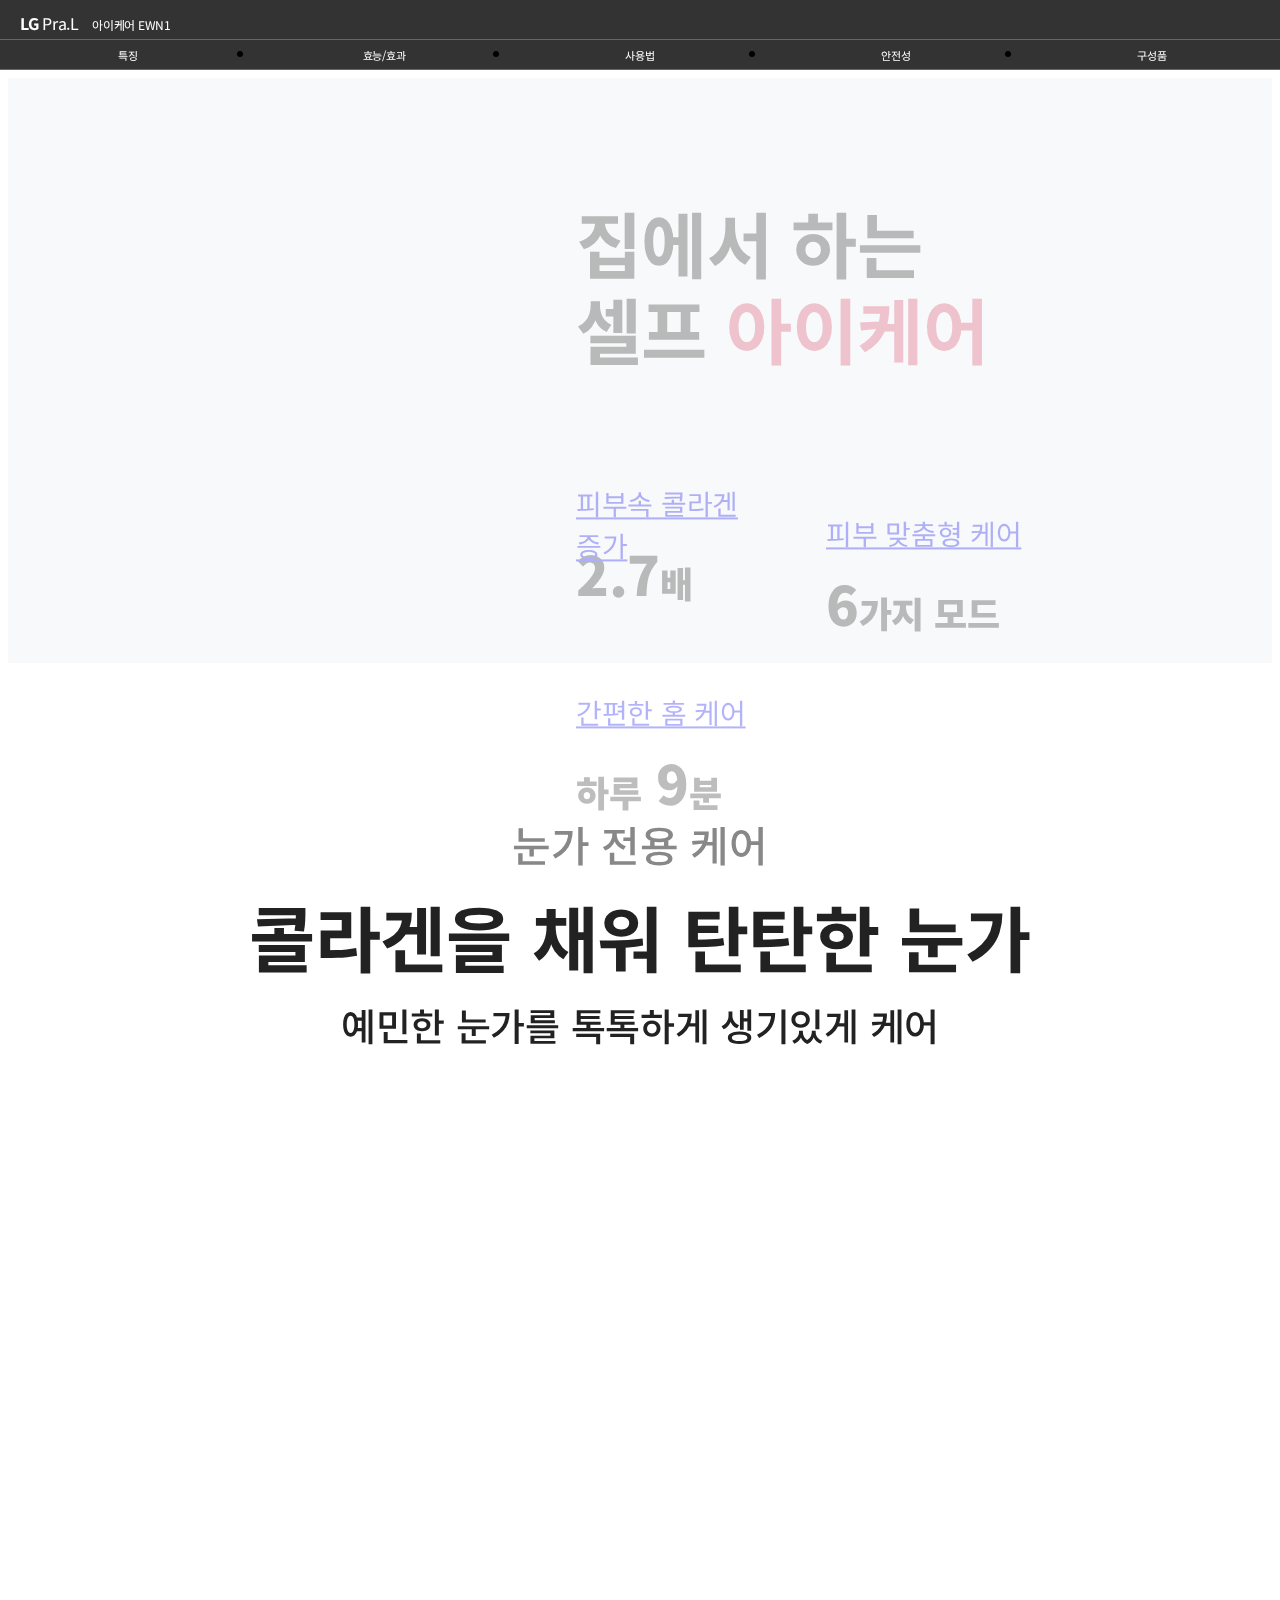
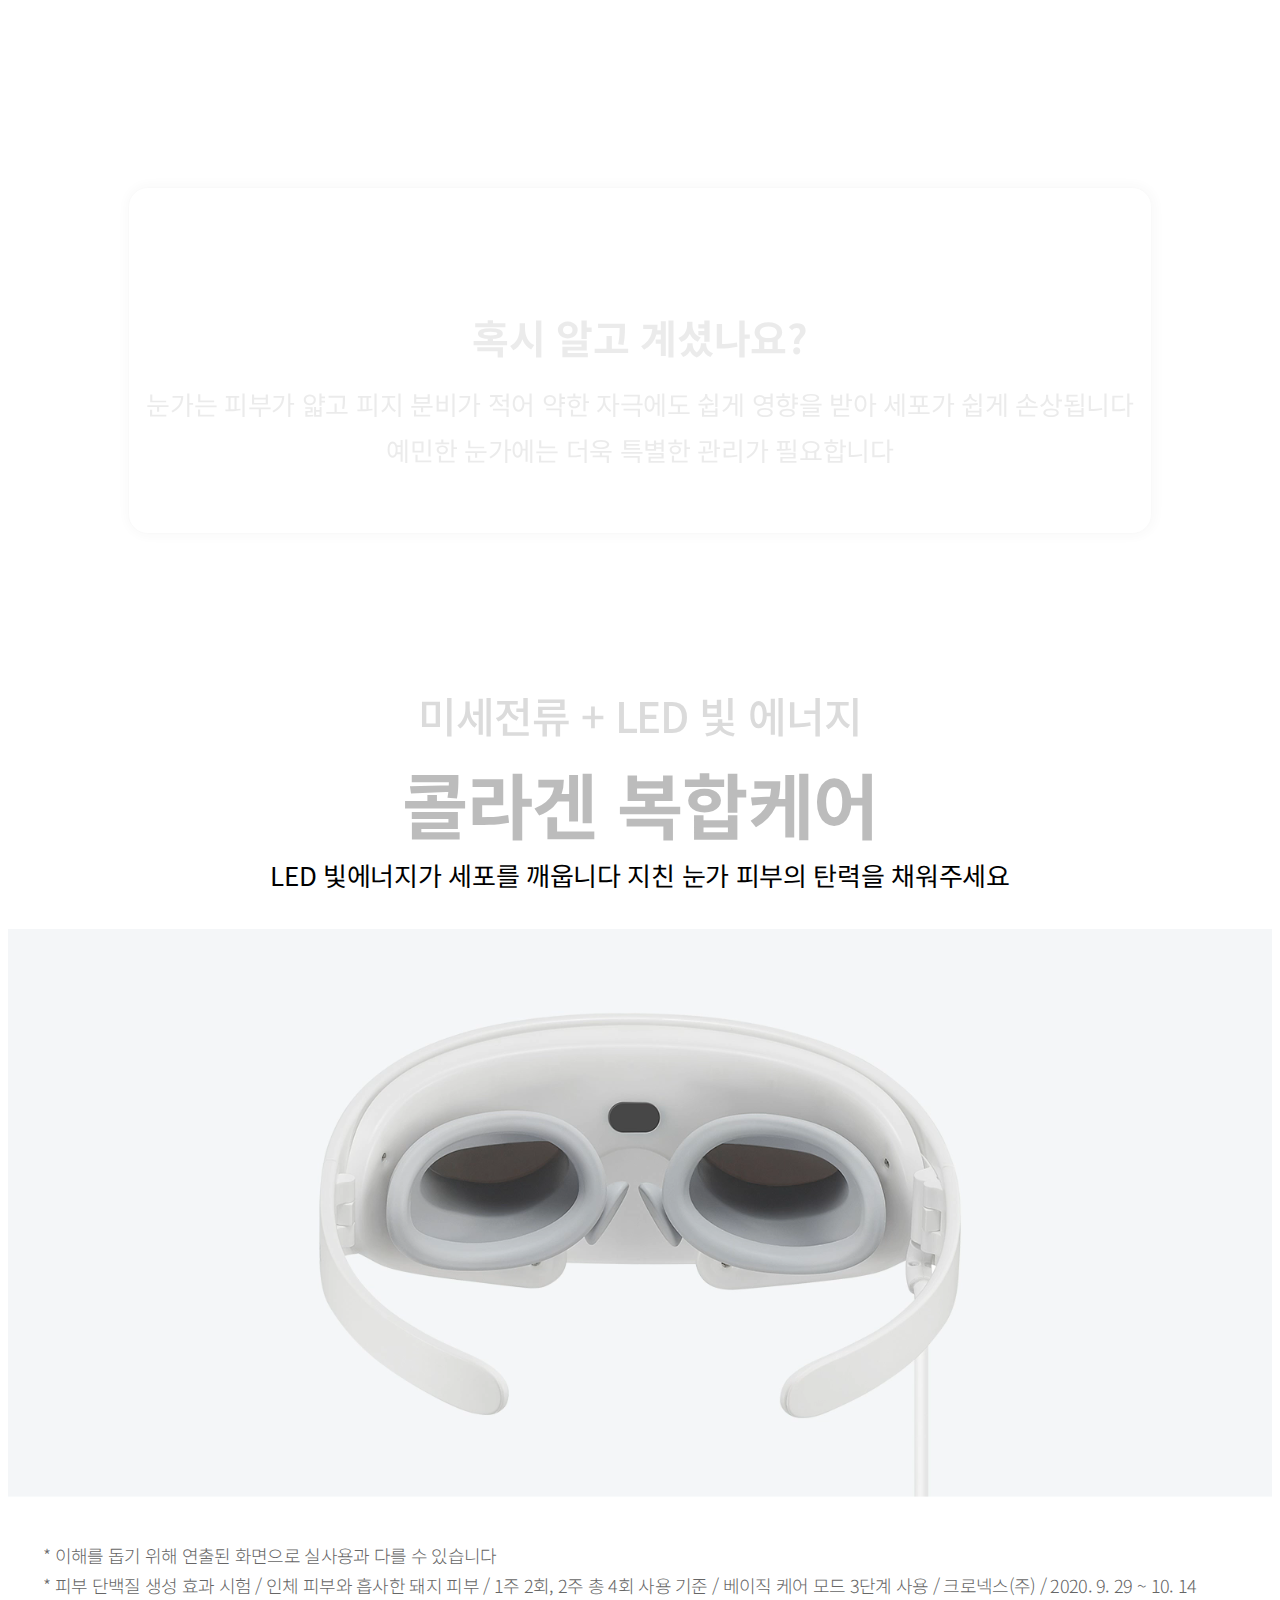
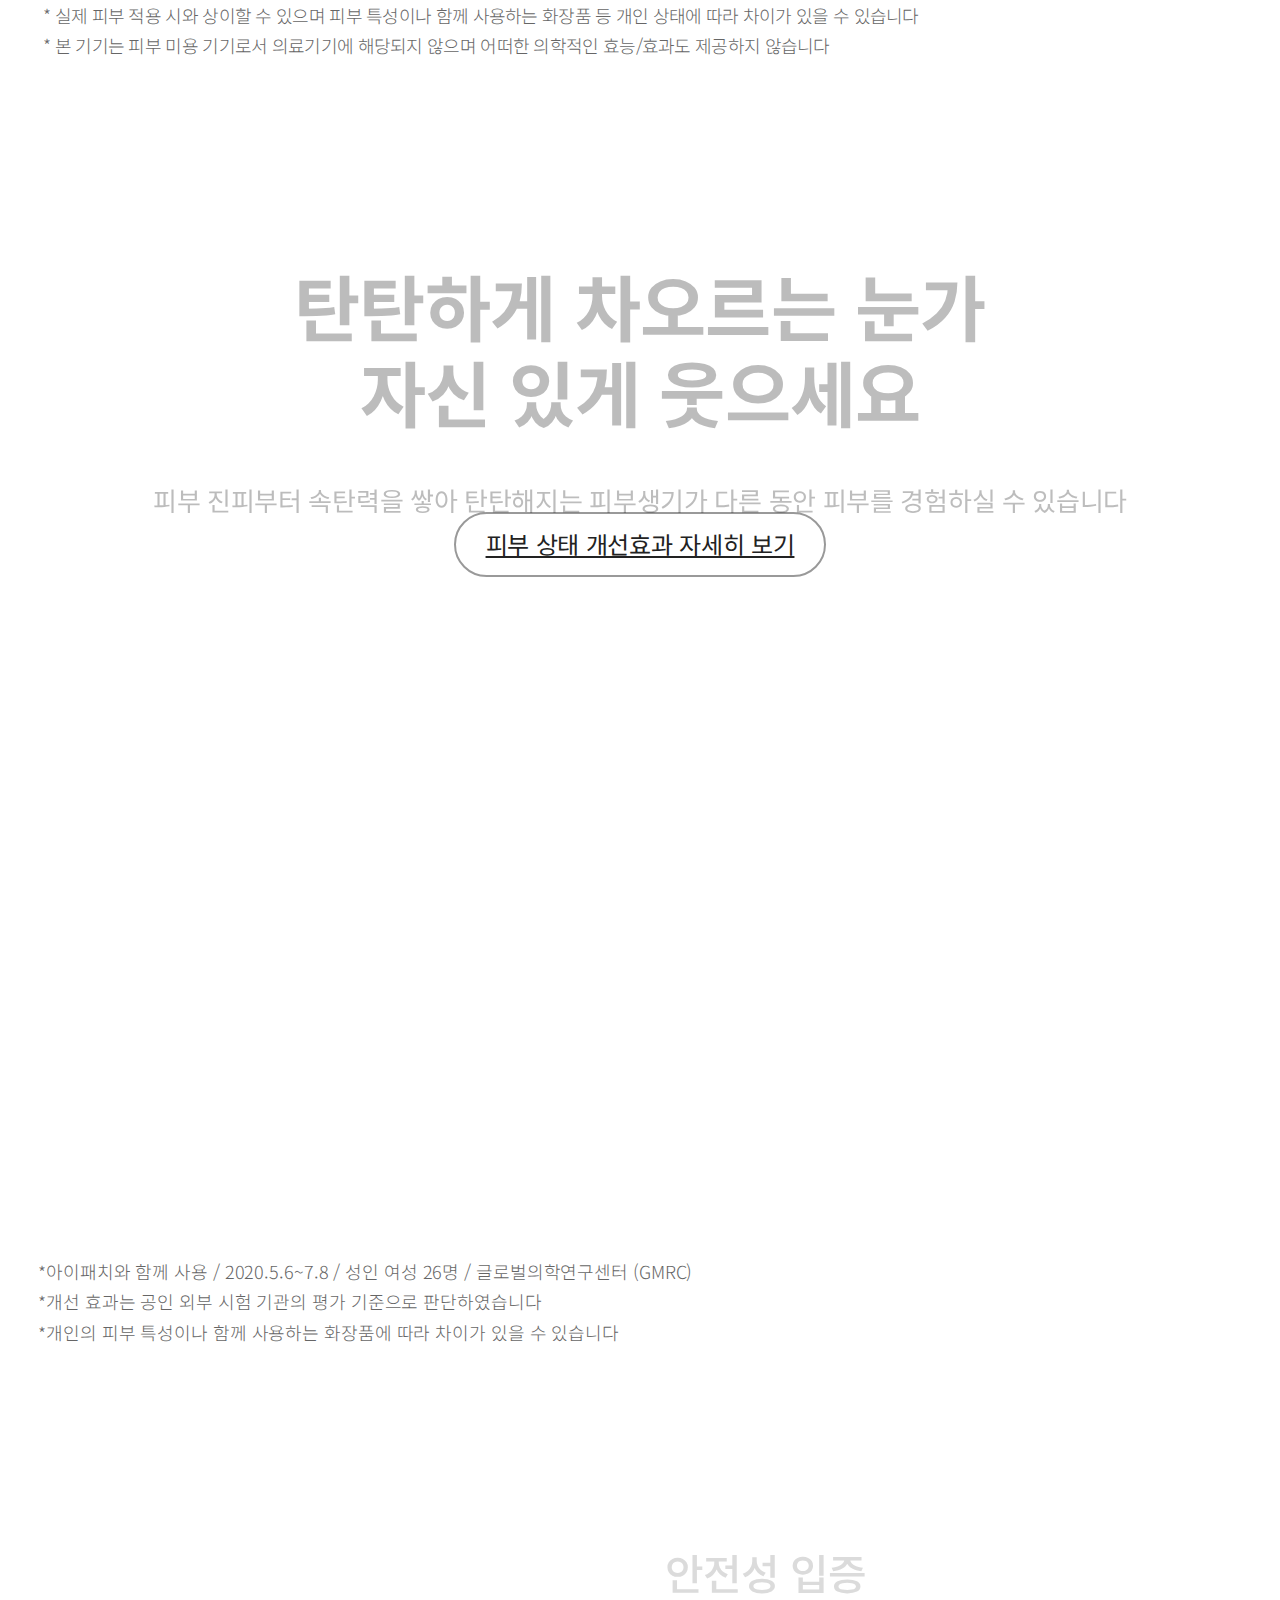
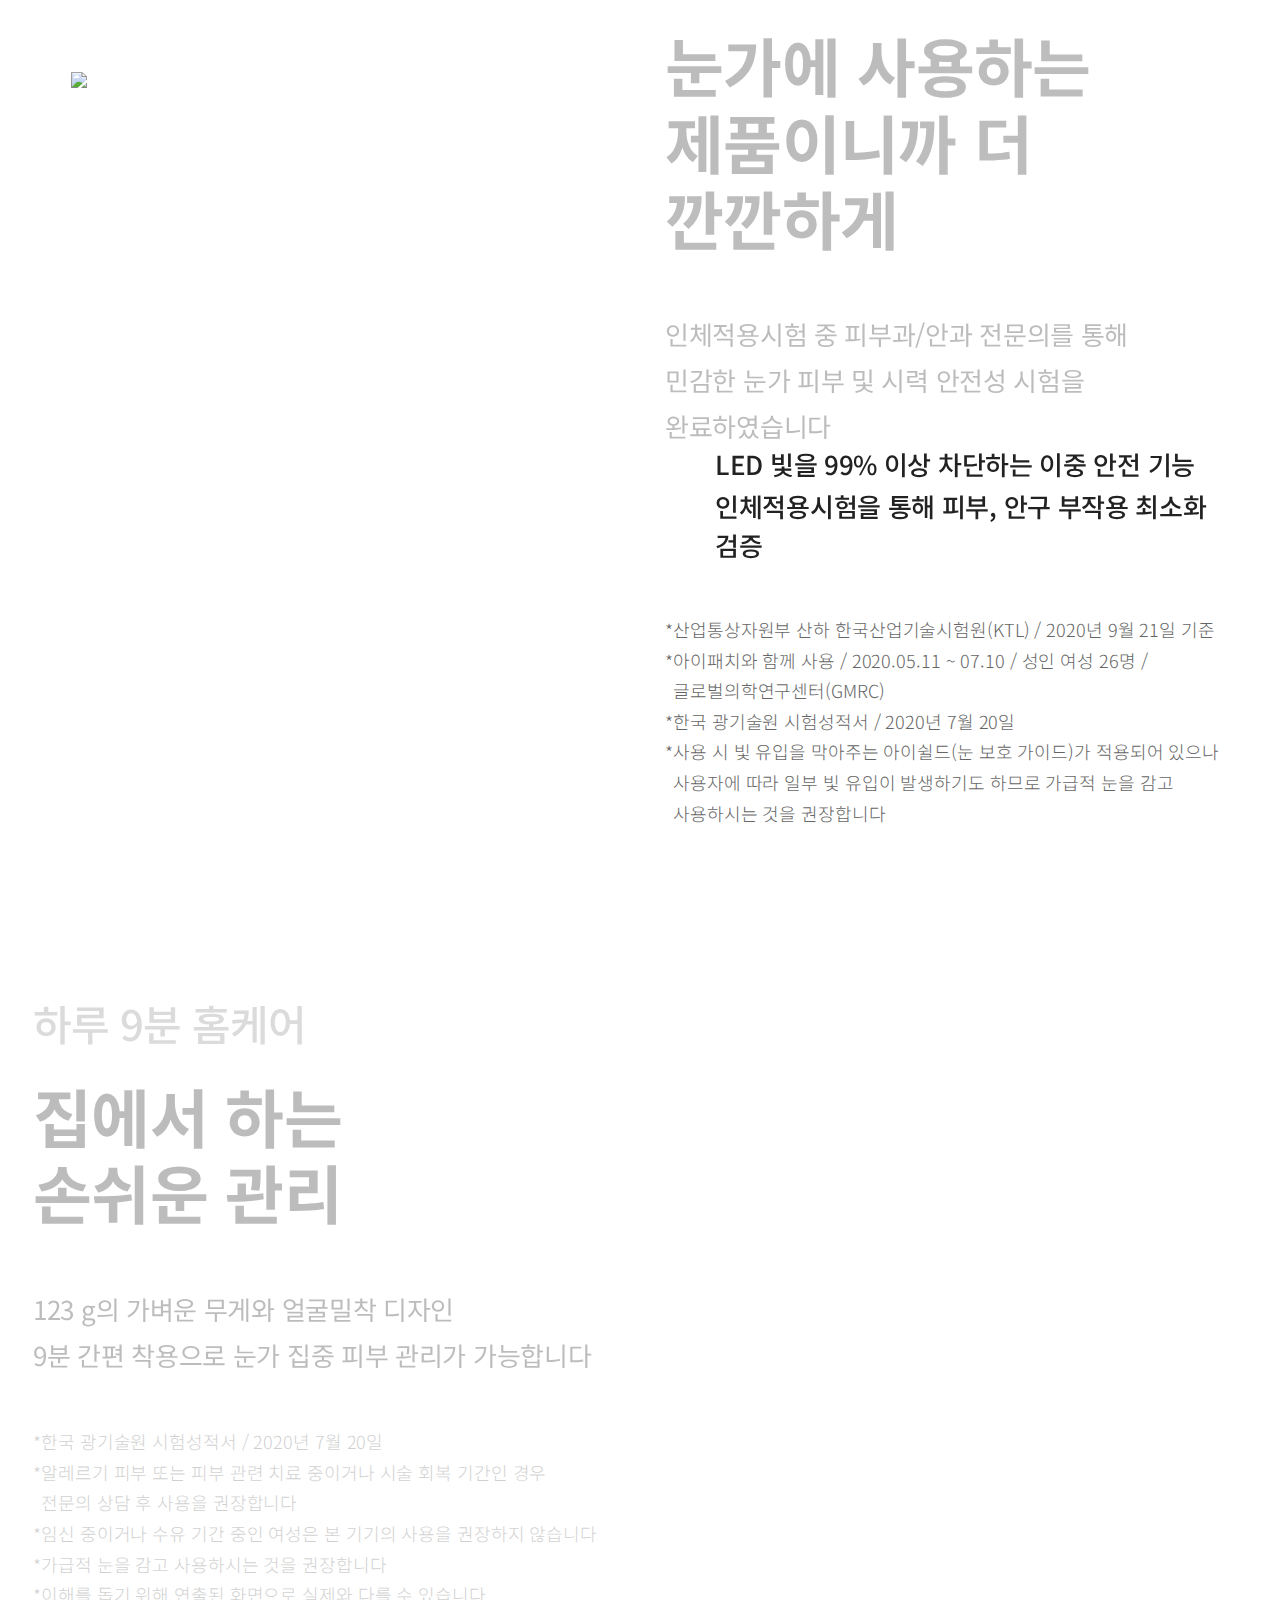
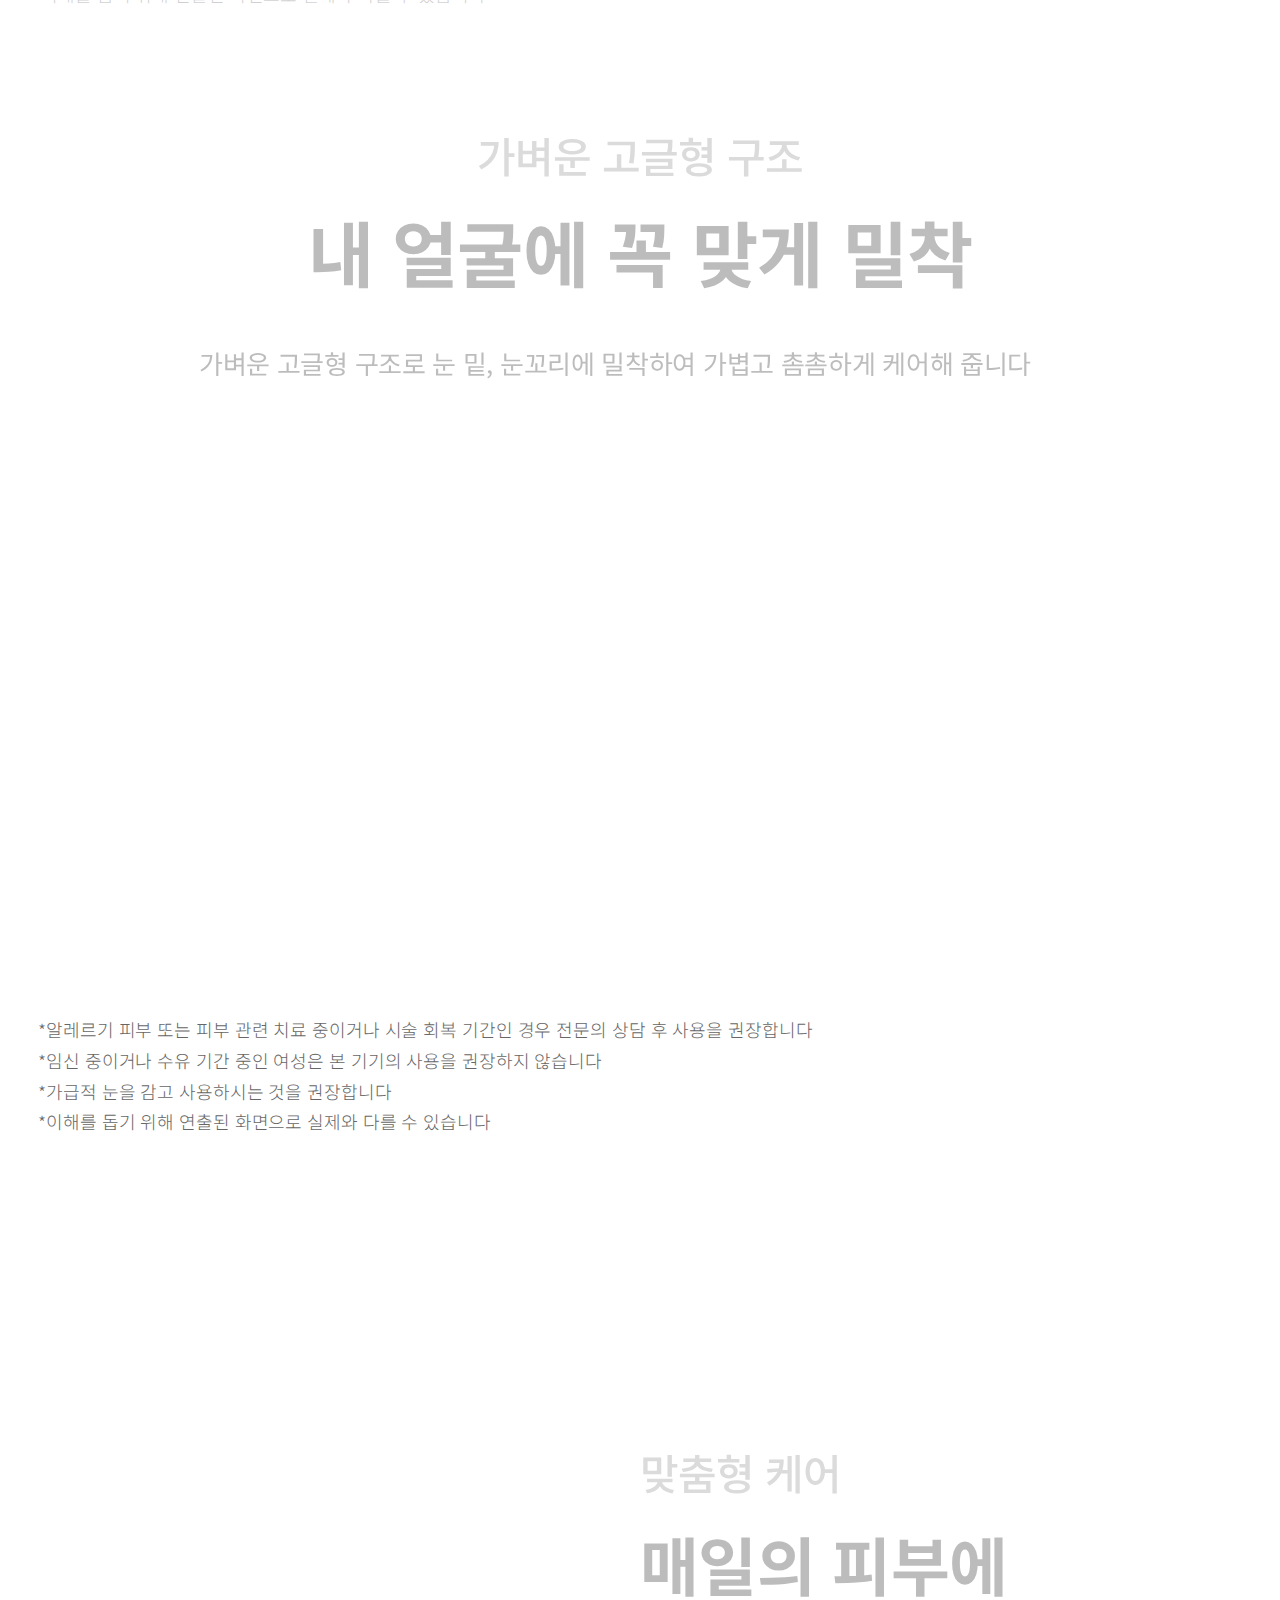
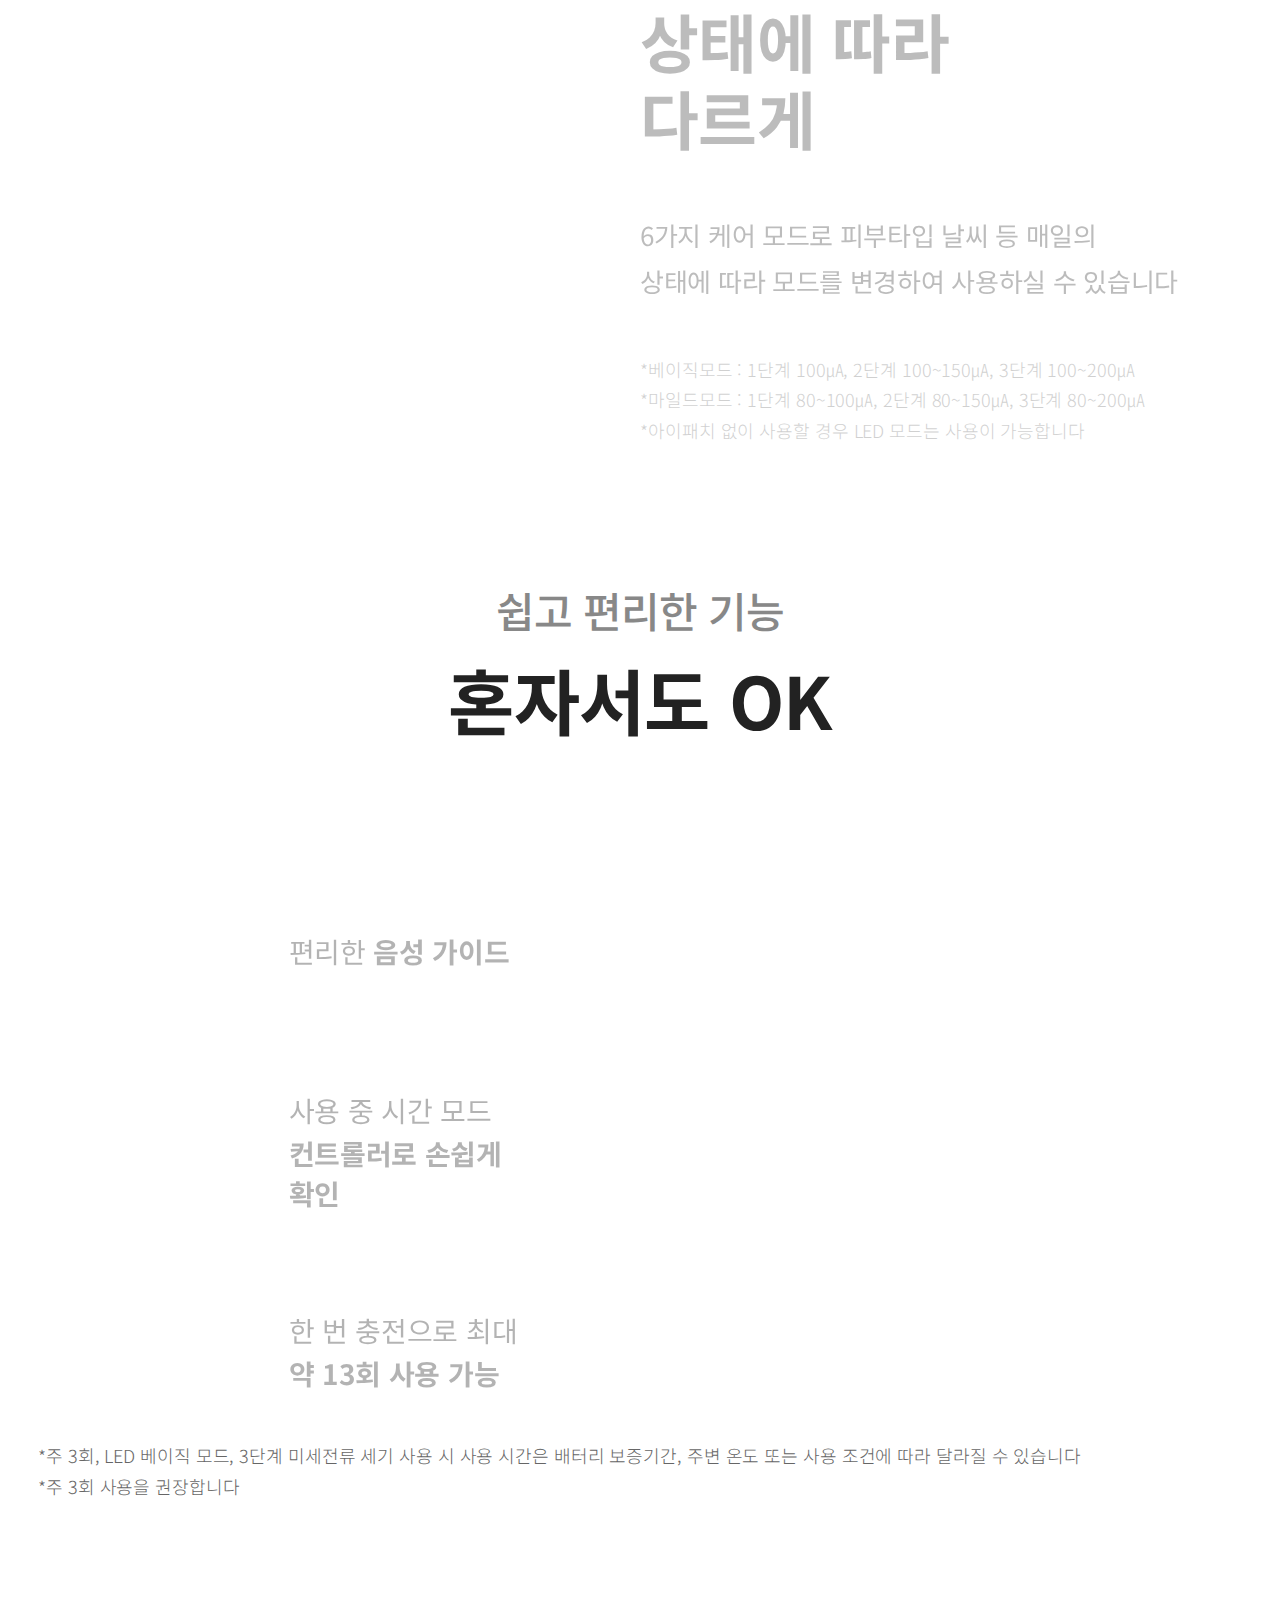
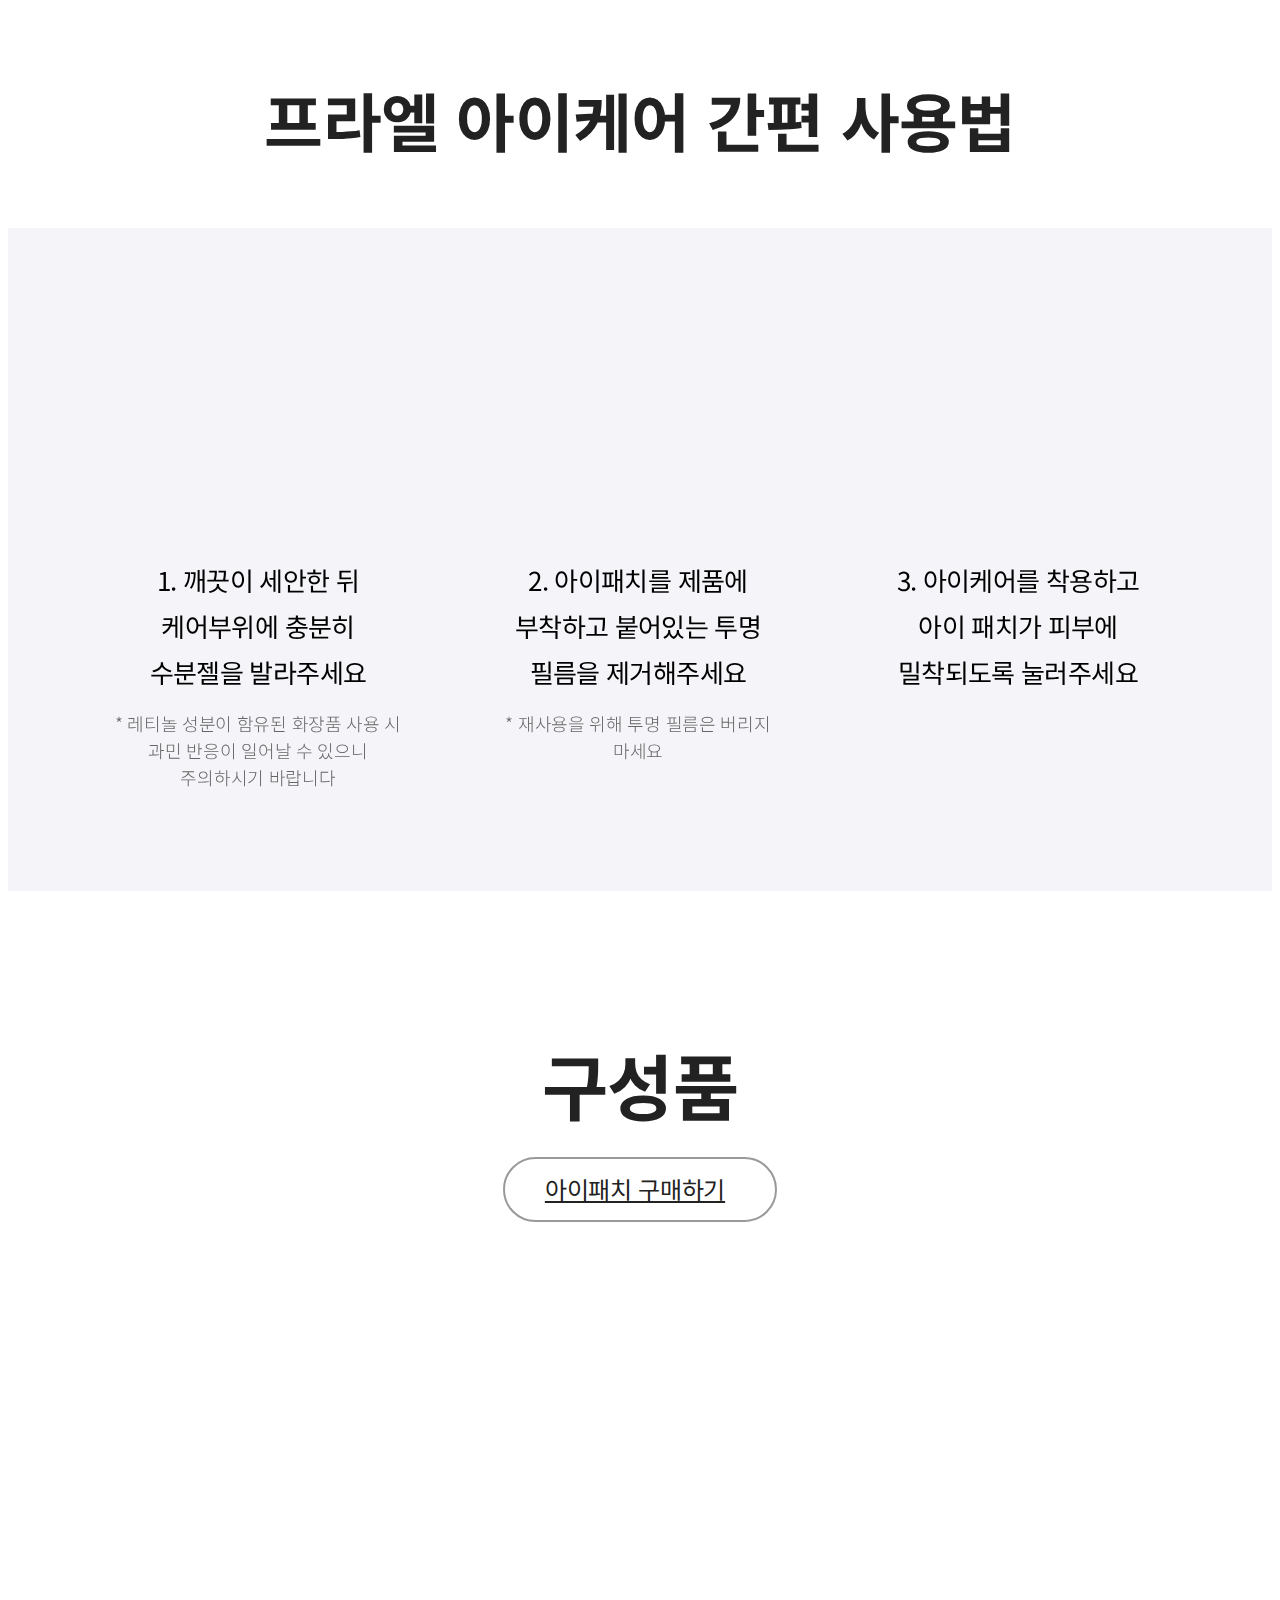
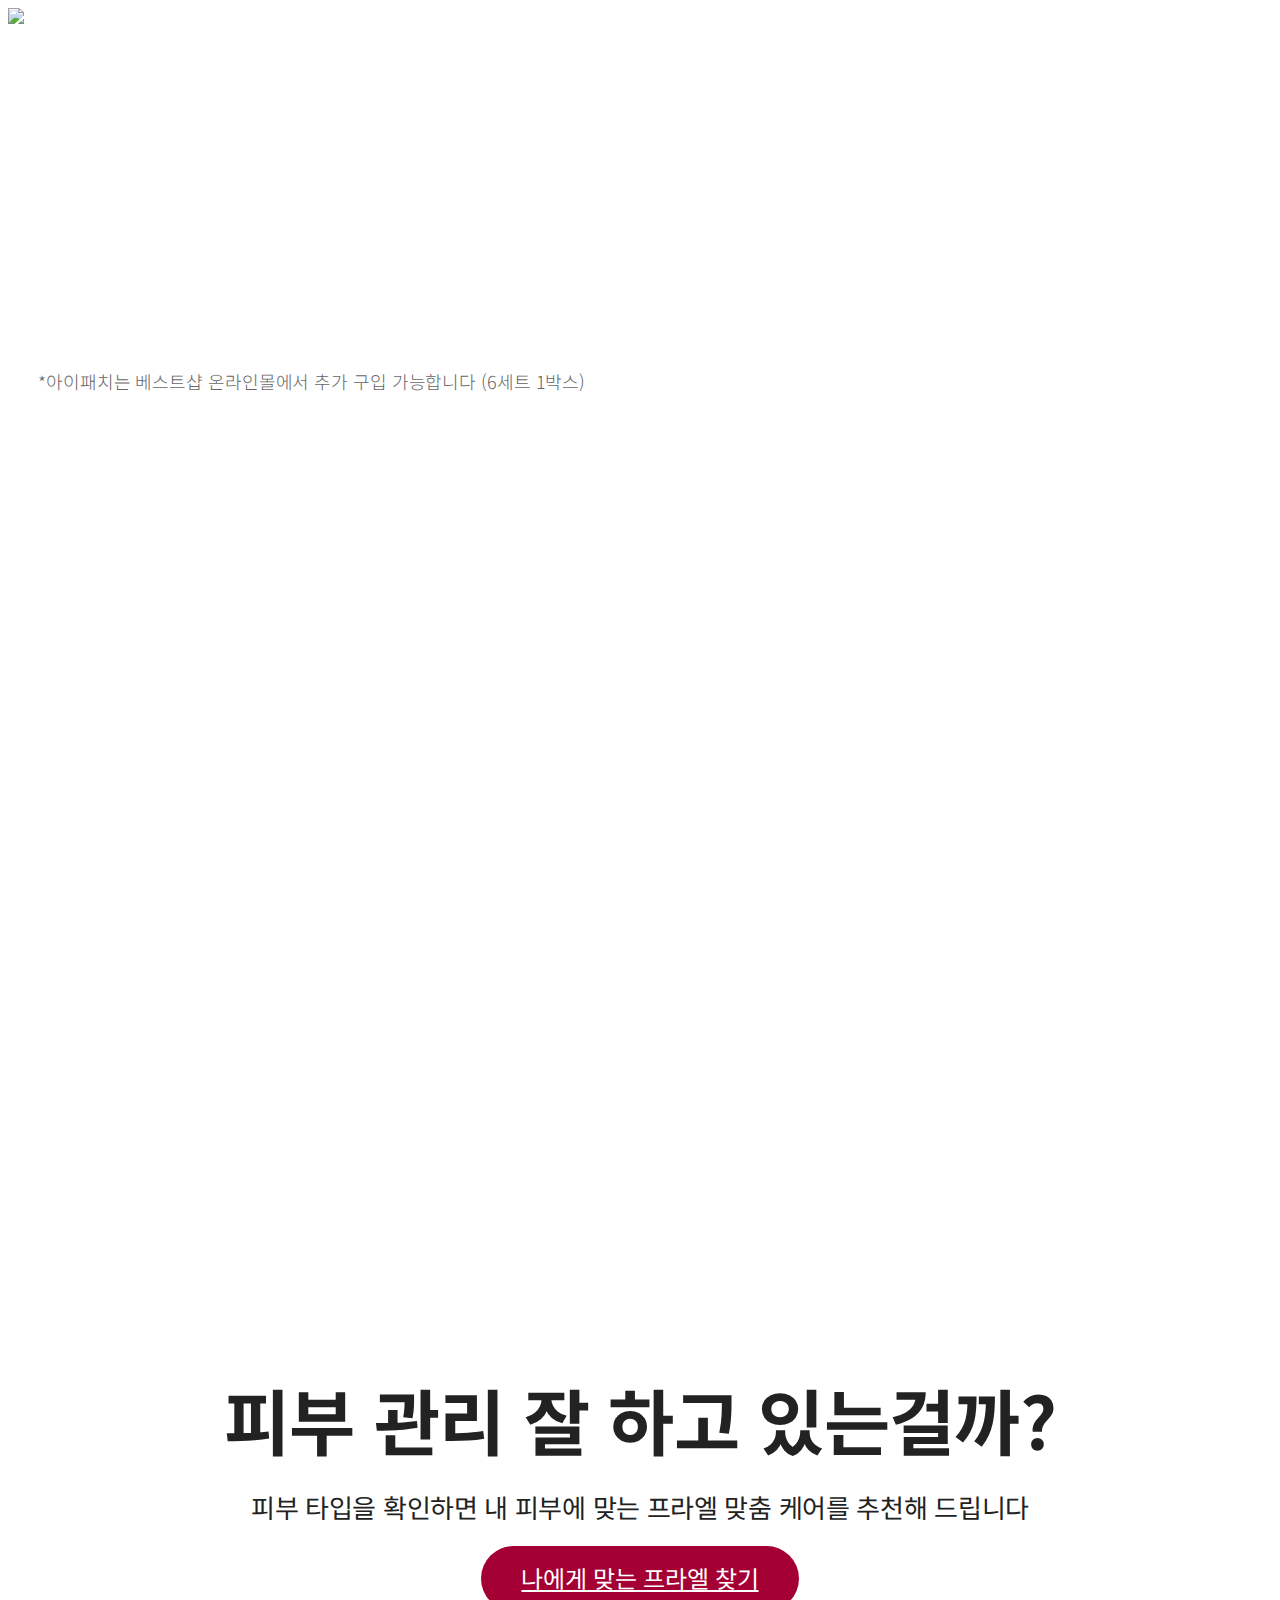
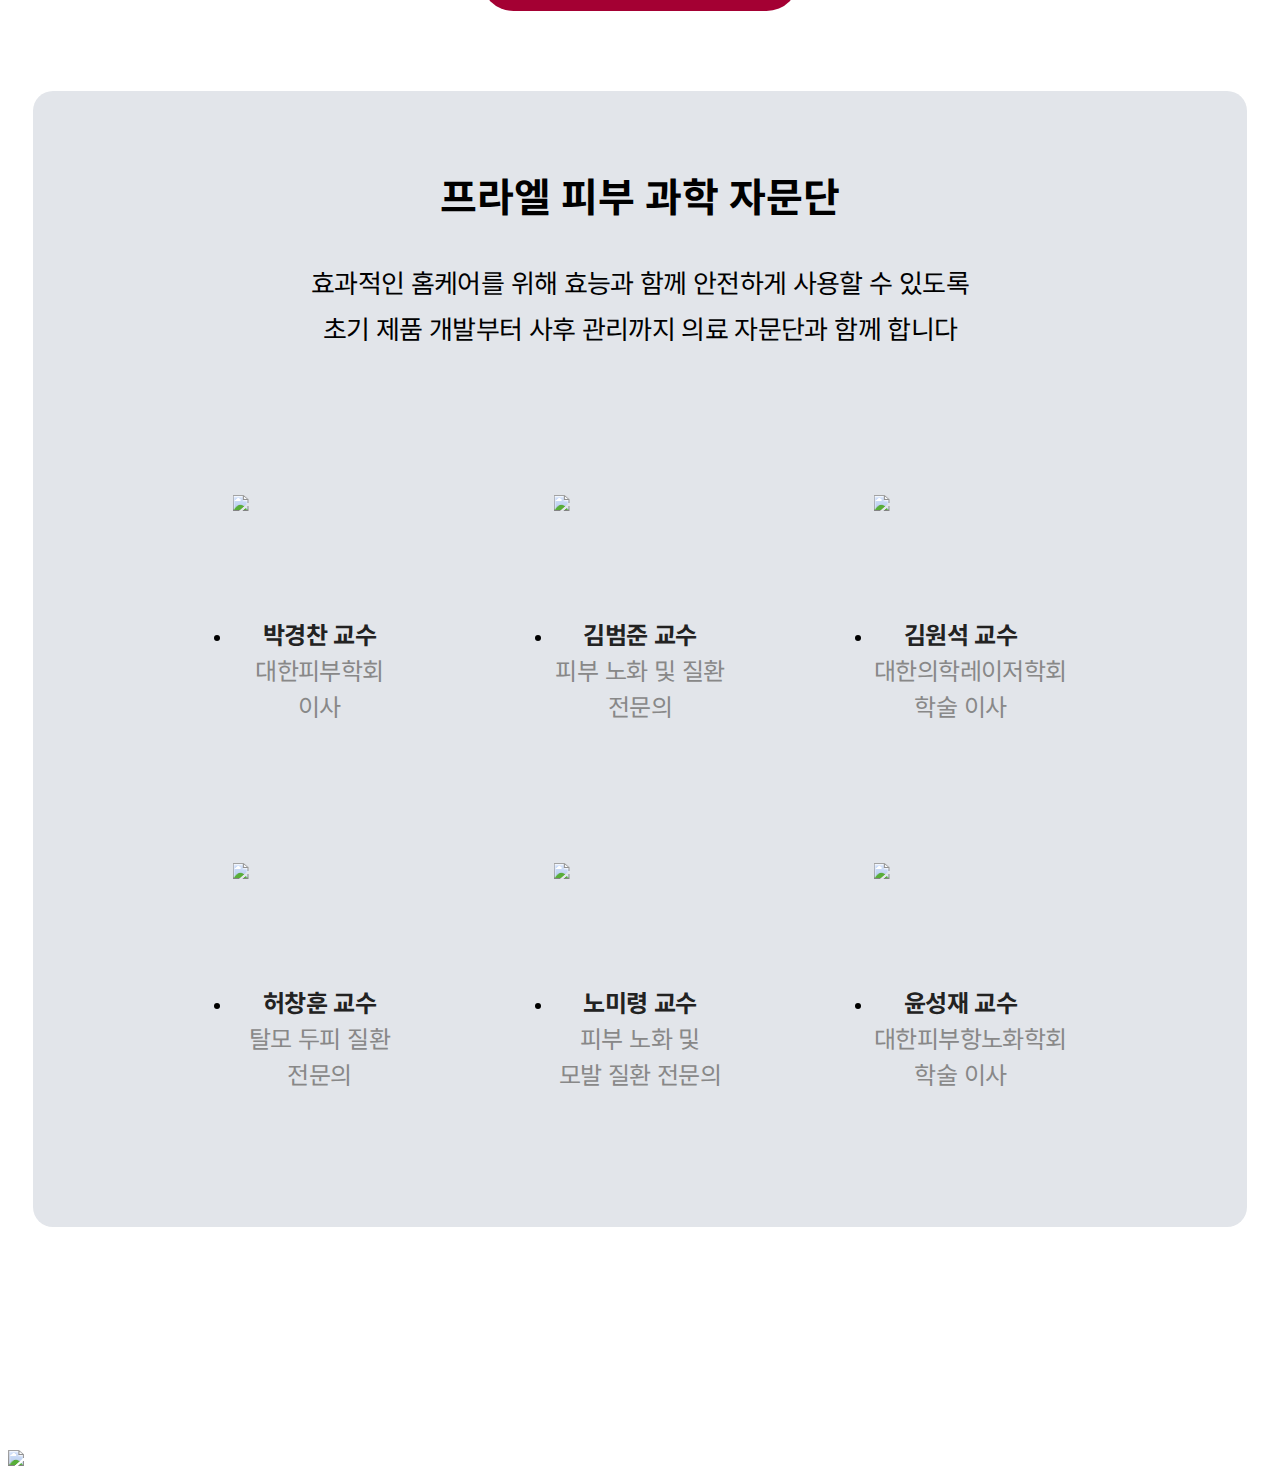
==== pral/index.html @ ad1dad46 "수정" ====
<!DOCTYPE html>
<html lang="ko" class="mobile">
<head> 
	<meta charset="utf-8">
	<meta name="description" content="아이케어" />
	<meta name="keywords" content="EWN1,아이케어" /> 
	<title>LG전자 : 아이케어 | EWN1</title>
	<meta http-equiv="Content-Script-Type" content="text/javascript">
	<meta http-equiv="Content-Style-Type" content="text/css">
	<meta http-equiv="X-UA-Compatible" content="IE=Edge">
	<!-- <meta name="viewport" content="width=device-width, user-scalable=yes, initial-scale=1.0, maximum-scale=3.0" /> -->
	<meta name="viewport" content="user-scalable=no, initial-scale=1.0, minimum-scale=1.0, maximum-scale=1.0, width=device-width, target-densitydpi=medium-dpi" />
	<link rel="shortcut icon" href="/lg_favicon.ico" />

	<!-- common js -->
	<script type="text/javascript" src="./assets/js/jquery-1.11.1.min.js"></script>
	<script type="text/javascript" src="./assets/js/libs/swiper.js"></script>

	<!--  -->
	<script type="text/javascript" src="./assets/js/libs/greensock/TweenMax.min.js"></script>
	<script type="text/javascript" src="./assets/js/libs/scrollmagic/minified/ScrollMagic.min.js"></script>
	<script type="text/javascript" src="./assets/js/libs/scrollmagic/minified/plugins/animation.gsap.min.js"></script>
	
	<!-- common css -->
	<link rel="stylesheet" type="text/css" href="./assets/css/LGE.css">
	<link rel="stylesheet" type="text/css" href="./assets/css/swiper.css">
	<link rel="stylesheet" type="text/css" href="./assets/css/reset.css">
	<link rel="stylesheet" type="text/css" href="./assets/css/usp_mobile.css">
	<link rel="stylesheet" type="text/css" href="./assets/css/usp.css">
	<link rel="stylesheet" type="text/css" href="./assets/css/usp_module.css">
	<style>
		#contentWrap {
			padding-top:70px ;
		}
	</style>

</head> 
 
<body> 
	<div id="lgekorWrap">
		<!-- #headerWrap -->
		<!--// #headerWrap -->

		<!-- contentWrap -->	
		<div id="contentWrap">
			<!-- pral_wrap -->
			<link rel="stylesheet" type="text/css" href="./assets/css/ui_pral.css">
			<div class="praleyecare_202102">
				<section class="titlechart">
					<div class="tab">
						<div class="top">
							<div class="logo"><b>LG</b> Pra.L</div>
							<div class="model">아이케어 EWN1</div>
						</div>
						<ul>
							<!--  class="active" -->
							<li data-pos-top="skillswipe"><span>특징</span></li>
							<li data-pos-top="sec_effect2"><span>효능/효과</span></li>
							<li data-pos-top="sec_howto"><span>사용법</span></li>
							<li data-pos-top="sec_stabillity"><span>안전성</span></li>
							<li data-pos-top="sec_component"><span>구성품</span></li>
						</ul>
					</div>
				</section>

				<!-- featureIdx01 -->
				<section class="section sec_intro" role="intro">
					<div class="row">
						<div class="animate slideInUp title"><p>집에서 하는<br>셀프 <span>아이케어</span></p></div>	
						<dl class="animate slideInUp2 summary">
							<dt>2.7<span>배</span> <a href="#" data-pos-top="skillswipe"><i class="ic"></i></a></dt>
							<dd><a href="#" data-pos-top="skillswipe">피부속 콜라겐 증가 <i class="ic"></i></a></dd>
						</dl>
						<dl class="animate slideInUp3 summary">
							<dt>6<span>가지 모드</span> <a href="#" data-pos-top="skillswipe"><i class="ic"></i></a></dt>
							<dd><a href="#" data-pos-top="sec_smartcare">피부 맞춤형 케어 <i class="ic"></i></a></dd>
						</dl> 
						<dl class="animate slideInUp4 summary"> 
							<dt><span>하루</span> 9<span>분</span> <a href="#" data-pos-top="skillswipe"><i class="ic"></i></a></dt>
							<dd><a href="#" data-pos-top="sec_homecare">간편한 홈 케어 <i class="ic"></i></a></dd>
						</dl>
					</div> 
				</section>
				<section class="section sec_zoom" role="zoom">
					<div class="inner">
						<div class="row"> 
							<div class="infos">
								<p class="t1">눈가 전용 케어</p>
								<strong>콜라겐을 채워 탄탄한 눈가</strong>
								<p class="t2">예민한 눈가를 톡톡하게 생기있게 케어</p>
							</div> 
						</div> 
						<div class="video m-view">
							<video src="./assets/images/usp_0201_mv.mp4" muted="" playsinline="" width="100%" loop></video>
						</div>
						<div class="video pc-view">
							<video src="./assets/images/usp_0201_mv_PC.mp4" muted="" playsinline="" width="100%" loop></video>
						</div>
					</div> 
				</section> 
				<section class="section sec_zoom2" role="zoom"> 
					<div class="cover">
						<div class="infos animate">
							<strong class="animate slideInUp2">혹시 알고 계셨나요?</strong>
							<p class="animate slideInUp2">눈가는 피부가 얇고 피지 분비가 적어 약한 자극에도 쉽게 영향을 받아 세포가 쉽게 손상됩니다<br>예민한 눈가에는 더욱 특별한 관리가 필요합니다</p>
						</div>
					</div>
				</section>
				<section id="skillswipe" class="section sec_skill swiper-container" role="skill">
					<div class="row">
						<div class="animate slideInUp title"><p><span>미세전류 + LED 빛 에너지</span>콜라겐 복합케어</p></div>
						<div class="infos"> 
							<p class="sti pc-view">LED 빛에너지가 세포를 깨웁니다 지친 눈가 피부의 탄력을 채워주세요</p>
						</div>
						<div class="video m-view">
							<video src="./assets/images/usp_0301_mv.mp4" muted="" playsinline="" width="100%" loop></video>
						</div>
						<div class="video pc-view">
							<video src="./assets/images/usp_0301_mv_PC.mp4" muted="" playsinline="" width="100%" loop></video>
						</div>
						<div class="infos">
							<p class="sti">LED 빛에너지가 세포를 깨웁니다<br>지친 눈가 피부의 탄력을 채워주세요</p>
							<p class="desc">
								<span>* 이해를 돕기 위해 연출된 화면으로 실사용과 다를 수 있습니다</span>
								<span>* 피부 단백질 생성 효과 시험 / 인체 피부와 흡사한 돼지 피부 / 1주 2회, 2주 총 4회 사용 기준 / 베이직 케어 모드 3단계 사용 / 크로넥스(주) / 2020. 9. 29 ~ 10. 14</span>
								<span>* 실제 피부 적용 시와 상이할 수 있으며 피부 특성이나 함께 사용하는 화장품 등 개인 상태에 따라 차이가 있을 수 있습니다</span>
								<span>* 본 기기는 피부 미용 기기로서 의료기기에 해당되지 않으며 어떠한 의학적인 효능/효과도 제공하지 않습니다</span>
							</p>
						</div>
					</div>
				</section>

				<!-- featureIdx02 -->
				<section id="sec_effect" class="section sec_effect" role="effect">
					<div class="row">
						<div class="animate slideInUp title"><p>탄탄하게 차오르는 눈가<br>자신 있게 웃으세요</p></div>	
						<p class="animate slideInUp2 summary">피부 진피부터 속탄력을 쌓아 탄탄해지는 피부생기가 다른 동안 피부를 경험하실 수 있습니다</p>
						<a href="#" onclick="prallayerOpen('prallayerpop');" class="btn_view pc-view">피부 상태 개선효과 자세히 보기</a>
					</div>
					<div class="video">
						<p class="animate zoomIn"><img src="./assets/images/usp_0401.png" alt="8주"></p>
					</div>
				</section>
				<section id="sec_effect2" class="section sec_effect2" role="effect">
					<div class="effect_bx">
						<div class="video m-view">
							<video src="./assets/images/usp_0401_mv.mp4" muted="" playsinline="" width="100%" loop></video>
							<a href="#" onclick="prallayerOpen('prallayerpop');" class="btn_view"></a>
						</div>
						<div class="video pc-view">
							<video src="./assets/images/usp_0401_mv_PC.mp4" muted="" playsinline="" width="100%" loop></video>
							<a href="#" onclick="prallayerOpen('prallayerpop');" class="btn_view"></a>
						</div>
						<div class="desc">
							<p>아이패치와 함께 사용 / 2020.5.6~7.8 / 성인 여성 26명 / 글로벌의학연구센터 (GMRC)</p>
							<p>개선 효과는 공인 외부 시험 기관의 평가 기준으로 판단하였습니다</p>
							<p>개인의 피부 특성이나 함께 사용하는 화장품에 따라 차이가 있을 수 있습니다</p>
						</div>
					</div>
				</section>
				<section id="sec_stabillity" class="section sec_stabillity" role="stabillity">
					<div class="cut pc-view">
						<i class="mark"></i>
						<p class="figure">
							<img src="./assets/images/usp_0902_cut.png">
						</p>
					</div>
					<div class="row">
						<div class="animate slideInUp title"><p><span>안전성 입증</span>눈가에 사용하는<br>제품이니까 더 깐깐하게</p></div>	
						<dl class="animate slideInUp2 summary">
							<dd>인체적용시험 중 피부과/안과 전문의를 통해<br>민감한 눈가 피부 및 시력 안전성 시험을 완료하였습니다</dd>
						</dl>
						<div class="cut">
							<i class="mark"></i>
							<p class="figure">
								<img src="./assets/images/usp_0902_cut.png">
							</p>
						</div>
						<div class="desc">
							<div class="ckbx">
								<div class="chk"><i></i>LED 빛을 99% 이상 차단하는 이중 안전 기능</div>
								<div class="chk"><i></i>인체적용시험을 통해 피부, 안구 부작용 최소화 검증</div>
							</div>
							<p>산업통상자원부 산하 한국산업기술시험원(KTL) / 2020년 9월 21일 기준</p>
							<p>아이패치와 함께 사용 / 2020.05.11 ~ 07.10 / 성인 여성 26명 / 글로벌의학연구센터(GMRC)</p>
							<p>한국 광기술원 시험성적서 / 2020년 7월 20일</p>
							<p>사용 시 빛 유입을 막아주는 아이쉴드(눈 보호 가이드)가 적용되어 있으나 사용자에 따라 일부 빛 유입이 발생하기도 하므로 가급적 눈을 감고 사용하시는 것을 권장합니다</p>
						</div>
					</div>
				</section>
				<section id="sec_homecare" class="section sec_homecare" role="homecare">
					<div class="row">
						<div class="animate slideInUp title"><p><span>하루 9분 홈케어</span>집에서 하는 손쉬운 관리</p></div>	
						<p class="animate slideInUp2 summary">123 g의 가벼운 무게와 얼굴밀착 디자인<br>9분 간편 착용으로 눈가 집중 피부 관리가 가능합니다</p>
						<div class="animate slideInUp3 desc pc-view">
							<p>한국 광기술원 시험성적서 / 2020년 7월 20일</p>
							<p>알레르기 피부 또는 피부 관련 치료 중이거나 시술 회복 기간인 경우<br>전문의 상담 후 사용을 권장합니다</p>
							<p>임신 중이거나 수유 기간 중인 여성은 본 기기의 사용을 권장하지 않습니다</p>
							<p>가급적 눈을 감고 사용하시는 것을 권장합니다</p>
							<p>이해를 돕기 위해 연출된 화면으로 실제와 다를 수 있습니다</p>
						</div>
					</div>
					<div class="video m-view">
						<video src="./assets/images/usp_0601_mv.mp4" muted="" playsinline="" width="100%" loop></video>
					</div>
					<div class="video pc-view">
						<video src="./assets/images/usp_0601_mv_PC.mp4" muted="" playsinline="" width="100%" loop></video>
					</div>
					<div class="desc">
						<p>한국 광기술원 시험성적서 / 2020년 7월 20일</p>
						<p>알레르기 피부 또는 피부 관련 치료 중이거나 시술 회복 기간인 경우 전문의 상담 후 사용을 권장합니다</p>
						<p>임신 중이거나 수유 기간 중인 여성은 본 기기의 사용을 권장하지 않습니다</p>
						<p>가급적 눈을 감고 사용하시는 것을 권장합니다</p>
						<p>이해를 돕기 위해 연출된 화면으로 실제와 다를 수 있습니다</p>
					</div>
				</section>
				<section id="sec_wear" class="section sec_wear" role="wear">
					<div class="row">
						<div class="animate slideInUp title"><p><span>가벼운 고글형 구조</span>내 얼굴에 꼭 맞게 밀착</p></div>
						<div class="infos">
							<p class="animate slideInUp2 summary">가벼운 고글형 구조로 눈 밑, 눈꼬리에 밀착하여 가볍고 촘촘하게 케어해 줍니다</p>
						</div>
					</div>
					<div class="video m-view">
						<video src="./assets/images/usp_0304_mv.mp4" muted="" playsinline="" width="100%" loop></video>
					</div>
					<div class="video pc-view">
						<video src="./assets/images/usp_0304_mv_PC.mp4" muted="" playsinline="" width="100%" loop></video>
					</div>
					<div class="desc">
						<p>알레르기 피부 또는 피부 관련 치료 중이거나 시술 회복 기간인 경우 전문의 상담 후 사용을 권장합니다</p>
						<p>임신 중이거나 수유 기간 중인 여성은 본 기기의 사용을 권장하지 않습니다</p>
						<p>가급적 눈을 감고 사용하시는 것을 권장합니다</p>
						<p>이해를 돕기 위해 연출된 화면으로 실제와 다를 수 있습니다</p>
					</div>
				</section>
				<section id="sec_smartcare" class="section sec_smartcare" role="smartcare">
					<div class="top">
						<div class="row">
							<div class="animate slideInUp title"><p><span>맞춤형 케어</span>매일의 피부에 상태에 따라 다르게</p></div>	
							<p class="animate slideInUp2 summary">6가지 케어 모드로 피부타입 날씨 등 매일의<br>상태에 따라 모드를 변경하여 사용하실 수 있습니다</p>
							<div class="row">
								<div class="animate slideInUp3 desc pc-view">
									<p>베이직모드 : 1단계 100㎂, 2단계 100~150㎂, 3단계 100~200㎂</p>
									<p>마일드모드 : 1단계 80~100㎂, 2단계 80~150㎂, 3단계 80~200㎂</p>
									<p>아이패치 없이 사용할 경우 LED 모드는 사용이 가능합니다</p>
								</div>
							</div>
						</div>
						<div class="video">
							<video src="./assets/images/usp_0501_mv.mp4" muted="" playsinline="" width="100%" loop></video>
						</div>
					</div>
					<div class="row">
						<div class="desc">
							<p>베이직모드 : 1단계 100㎂, 2단계 100~150㎂, 3단계 100~200㎂</p>
							<p>마일드모드 : 1단계 80~100㎂, 2단계 80~150㎂, 3단계 80~200㎂</p>
							<p>아이패치 없이 사용할 경우 LED 모드는 사용이 가능합니다</p>
						</div>
					</div>
				</section>

				<!-- featureIdx03 -->
				<section class="section sec_functions" role="functions">
					<div class="row">
						<div class="title"><p><span>쉽고 편리한 기능</span>혼자서도 OK</p></div>	
					</div>
					<div class="bg">
						<div class="cont">
							<dl class="animate slideInUp">
								<dt class="ico01"><i></i></dt>
								<dd><p>편리한 <b>음성 가이드</b></p></dd>
							</dl>
							<dl class="animate slideInUp2">
								<dt class="ico02"><i></i></dt>
								<dd><p>사용 중 시간 모드<strong>컨트롤러로 손쉽게 확인</strong></p></dd>
							</dl>
							<dl class="animate slideInUp3">
								<dt class="ico03"><i></i></dt>
								<dd><p>한 번 충전으로 최대<strong>약 13회 사용 가능</strong></p></dd>
							</dl>
						</div>
					</div>
					<div class="desc">
						<p>주 3회, LED 베이직 모드, 3단계 미세전류 세기 사용 시 사용 시간은 배터리 보증기간, 주변 온도 또는 사용 조건에 따라 달라질 수 있습니다</p>
						<p>주 3회 사용을 권장합니다</p>
					</div>
				</section>
				<section id="sec_howto" class="section sec_howto" role="howto">
					<div class="dim"></div>
					<div class="row">
						<div class="title"><p>프라엘 아이케어 간편 사용법</p></div>	
					</div>
					<div class="swipe_area">
						<div id="howtoswipe" class="swiper-container howtoswipe _auto">
							<div class="swiper-wrapper">
								<div class="swiper-slide swiper-slide-active">
									<div class="video m-view">
										<video src="./assets/images/usp_0701_mv.mp4" muted="" playsinline="" width="100%"></video>
									</div>
									<div class="video pc-view">
										<video src="./assets/images/usp_0701_mv_PC.mp4" muted="" playsinline="" width="100%"></video>
									</div>
									<div class="infos">
										<p class="sti">1. 깨끗이 세안한 뒤 케어부위에 충분히 수분젤을 발라주세요</p>
										<p class="desc">
											<span>* 레티놀 성분이 함유된 화장품 사용 시<br>과민 반응이 일어날 수 있으니 주의하시기 바랍니다</span>
										</p>
									</div> 
								</div>
								<div class="swiper-slide">
									<div class="video m-view">
										<video src="./assets/images/usp_0702_mv.mp4" muted="" playsinline="" width="100%"></video>
									</div>
									<div class="video pc-view">
										<video src="./assets/images/usp_0702_mv_PC.mp4" muted="" playsinline="" width="100%"></video>
									</div>
									<div class="infos">
										<p class="sti">2. 아이패치를 제품에 부착하고 붙어있는 투명 필름을 제거해주세요</p>
										<p class="desc">
											<span>* 재사용을 위해 투명 필름은 버리지 마세요</span>
										</p>
									</div> 
								</div>
								<div class="swiper-slide">
									<div class="video m-view">
										<video src="./assets/images/usp_0703_mv.mp4" muted="" playsinline="" width="100%"></video>
									</div>
									<div class="video pc-view">
										<video src="./assets/images/usp_0703_mv_PC.mp4" muted="" playsinline="" width="100%"></video>
									</div>
									<div class="infos">
										<p class="sti">3. 아이케어를 착용하고 아이 패치가 피부에 밀착되도록 눌러주세요</p>
									</div> 
								</div>
							</div>
							<div class="swp_paging">
								<div class="swiper-pagination">
								</div>
							</div>
						</div>
					</div>
				</section>
				<!-- featureIdx04 -->

				<!-- featureIdx05 -->
				<section id="sec_component" class="section sec_component" role="component">
					<div class="row">
						<div class="title"><p>구성품</p></div>
						<a href="https://lgbestshopmall.co.kr/lgeobs/BestMall/Shop/Item/?serviceType=SVC4567&key=5777901" target="_blank" class="btn_buy pc-view">아이패치 구매하기<i></i></a>
					</div>
					<div class="figure m-view">
						<img src="./assets/images/usp_1001_cut.jpg">
					</div>
					<div class="figure pc-view">
						<img src="./assets/images/usp_1001_cut_PC.jpg">
					</div>
					<div class="desc">
						<p>아이패치는 베스트샵 온라인몰에서 추가 구입 가능합니다 (6세트 1박스)</p>
						<a href="https://lgbestshopmall.co.kr/lgeobs/BestMall/Shop/Item/?serviceType=SVC4567&key=5777901" target="_blank" class="btn_buy">아이패치 구매하기<i></i></a>
					</div>
				</section>
				<section class="section sec_tip" role="tip">
					<div class="row">
						<div class="video">
							<p class="btnmovie"><a href="#" onclick="prallayerOpen('pralvodpop');pralVodplay();" class="btn_tip"></a></p>
						</div>
						<div class="title"><p>피부 관리 잘 하고 있는걸까?</p></div>
						<dl class="summary">
							<dd>피부 타입을 확인하면 내 피부에 맞는 프라엘 맞춤 케어를 추천해 드립니다</dd>
						</dl>
						<a href="https://www.lge.co.kr/lgekor/contents/accessory/02_guideDetail.do" target="_blank" class="btn_chk">나에게 맞는 프라엘 찾기</a>

						<div class="photobx">
							<p>프라엘 피부 과학 자문단</p>
							<span>효과적인 홈케어를 위해 효능과 함께 안전하게 사용할 수 있도록 초기 제품 개발부터 사후 관리까지 의료 자문단과 함께 합니다</span>
							<ul class="list">
								<li>
									<p class="figure"><img src="./assets/images/usp_1201_pic.png"></p>
									<dl class="summary">
										<dt>박경찬 교수</dt>
										<dd>대한피부학회 이사</dd>
									</dl>
								</li>
								<li>
									<p class="figure"><img src="./assets/images/usp_1202_pic.png"></p>
									<dl class="summary">
										<dt>김범준 교수</dt>
										<dd>피부 노화 및 질환 전문의</dd>
									</dl>
								</li>
								<li>
									<p class="figure"><img src="./assets/images/usp_1203_pic.png"></p>
									<dl class="summary">
										<dt>김원석 교수</dt>
										<dd>대한의학레이저학회<br>학술 이사</dd>
									</dl>
								</li>
								<li>
									<p class="figure"><img src="./assets/images/usp_1204_pic.png"></p>
									<dl class="summary">
										<dt>허창훈 교수</dt>
										<dd>탈모 두피 질환 전문의</dd>
									</dl>
								</li>
								<li>
									<p class="figure"><img src="./assets/images/usp_1205_pic.png"></p>
									<dl class="summary">
										<dt>노미령 교수</dt>
										<dd>피부 노화 및<br>모발 질환 전문의</dd>
									</dl>
								</li>
								<li>
									<p class="figure"><img src="./assets/images/usp_1206_pic.png"></p>
									<dl class="summary">
										<dt>윤성재 교수</dt>
										<dd>대한피부항노화학회<br>학술 이사</dd>
									</dl>
								</li>
							</ul>
						</div>
					</div>
				</section>
				<!-- 피부 상태 개선효과 pop -->
				<div class="layer_body layerpop prallayerpop" id="prallayerpop" aria-hidden="true" role="dialog">
					<div class="layer_wrap">
						<div class="layer_head">
							<button onclick="prallayerClose('prallayerpop')" class="layer_close manualfn">닫기</button>
							<p class="title">8주 사용 전후 피부 상태 개선 효과</p>
						</div>
						<div class="layer_cont m-view">
							<img src="./assets/images/usp_0401_layer.jpg">
						</div>
						<div class="layer_cont pc-view">
							<img src="./assets/images/usp_0401_layer_PC.jpg">
						</div>
					</div>
				</div>
				<!--// 피부 상태 개선효과 pop -->

				<!-- tip 영상 -->
				<div class="layer_body vodpop" id="pralvodpop" aria-hidden="true" role="dialog">
					<div class="layer_wrap">
						<button onclick="prallayerClose('pralvodpop');pralVodstop();" class="layer_close manualfn">닫기</button>
						<div class="layer_cont">
							<div class="video">
								<video src="./assets/images/usp_1101_mv.mp4" muted="" playsinline="" width="100%"></video>
							</div>
						</div>
					</div>
				</div>
				<!--// tip 영상 -->




				<section class="section sec_review">
					<p class="figure"><img src="./assets/images/review.jpg"></p>
				</section>

				

			</div>
			<!-- <script type="text/javascript" src="./assets/js/ui_plugin.js"></script> -->
			<script type="text/javascript" src="./assets/js/ui_pral.js"></script>
			<!--// pral_wrap  -->

		</div>
		<!--// contentWrap -->

		<!-- footerWrap -->
		<!--// footerWrap -->
	</div>
	<!--// lgekorWrap -->

</body>
</html>
---- pral/assets/css/ui_pral.css ----
@import url("https://fonts.googleapis.com/css2?family=Noto+Sans+KR:wght@300;400;700;900&display=swap");
.praleyecare_202102 * { margin: 0; padding: 0; -webkit-box-sizing: border-box; box-sizing: border-box; word-break: keep-all; font-family: 'Noto Sans KR', 'Helvetica', 'Malgun Gothic', sans-serif; font-weight: 400; letter-spacing: -.3px; }

.praleyecare_202102 { max-width: 1600px; margin: 0 auto; padding: 0; overflow: hidden; }

.praleyecare_202102 .animate { opacity: 0.3; }

.praleyecare_202102 .animate.slideInUp { -webkit-transition: 0.3s ease-in-out; transition: 0.3s ease-in-out; -webkit-transform: translate3d(0, 20px, 0); transform: translate3d(0, 20px, 0); }

.praleyecare_202102 .animate.slideInUp2 { -webkit-transition: 0.45s ease-in-out; transition: 0.45s ease-in-out; -webkit-transform: translate3d(0, 40px, 0); transform: translate3d(0, 40px, 0); }

.praleyecare_202102 .animate.slideInUp3 { -webkit-transition: 0.8s ease-in-out; transition: 0.8s ease-in-out; -webkit-transform: translate3d(0, 60px, 0); transform: translate3d(0, 60px, 0); }

.praleyecare_202102 .animate.zoomIn { -webkit-transform: scale3d(0.3, 0.3, 0.3); transform: scale3d(0.3, 0.3, 0.3); }

.praleyecare_202102 .animate.zoomOut { -webkit-transform: scale3d(1, 1, 1); transform: scale3d(1, 1, 1); }

.praleyecare_202102 .sec_intro .animate.slideInUp { -webkit-transition: 0.4s ease-in-out; transition: 0.4s ease-in-out; -webkit-transform: translate3d(0, 30px, 0); transform: translate3d(0, 30px, 0); }

.praleyecare_202102 .sec_intro .animate.slideInUp2 { -webkit-transition: 0.7s ease-in-out; transition: 0.7s ease-in-out; -webkit-transform: translate3d(0, 70px, 0); transform: translate3d(0, 70px, 0); }

.praleyecare_202102 .sec_intro .animate.slideInUp3 { -webkit-transition: 1.0s ease-in-out; transition: 1.0s ease-in-out; -webkit-transform: translate3d(0, 100px, 0); transform: translate3d(0, 100px, 0); }

.praleyecare_202102 .sec_intro .animate.slideInUp4 { -webkit-transition: 1.2s ease-in-out; transition: 1.2s ease-in-out; -webkit-transform: translate3d(0, 120px, 0); transform: translate3d(0, 120px, 0); }

.praleyecare_202102 .sec_zoom2 .animate.slideInUp3 { -webkit-transition: .5s ease-in-out; transition: .5s ease-in-out; -webkit-transform: translate3d(0, 70px, 0); transform: translate3d(0, 70px, 0); }

.praleyecare_202102 .sec_zoom2 .animate.slideInUp4 { -webkit-transition: .7s ease-in-out; transition: .7s ease-in-out; -webkit-transform: translate3d(0, 80px, 0); transform: translate3d(0, 80px, 0); }

.praleyecare_202102 .sec_effect .animate.zoomIn { -webkit-transition: .8s ease-in-out; transition: .8s ease-in-out; -webkit-transform: scale3d(2.5, 2.5, 2.5); transform: scale3d(2.5, 2.5, 2.5); }

.praleyecare_202102 .sec_effect.is-active .animate.zoomIn { -webkit-transform: scale3d(0.7, 0.7, 0.7); transform: scale3d(0.7, 0.7, 0.7); }

.praleyecare_202102 .is-active .animate { visibility: visible; opacity: 1; }

.praleyecare_202102 .is-active .slideInUp, .praleyecare_202102 .is-active .slideInUp2, .praleyecare_202102 .is-active .slideInUp3 { -webkit-transform: translate3d(0, 0, 0); transform: translate3d(0, 0, 0); }

.praleyecare_202102 .is-active .zoomOut { -webkit-transform: scale3d(2, 2, 2); transform: scale3d(2, 2, 2); }

.praleyecare_202102 .sec_intro.is-active .animate, .praleyecare_202102 .sec_zoom2.is-active .animate { visibility: visible; opacity: 1; }

.praleyecare_202102 .sec_intro.is-active .slideInUp, .praleyecare_202102 .sec_intro.is-active .slideInUp2, .praleyecare_202102 .sec_intro.is-active .slideInUp3, .praleyecare_202102 .sec_intro.is-active .slideInUp4, .praleyecare_202102 .sec_zoom2.is-active .slideInUp, .praleyecare_202102 .sec_zoom2.is-active .slideInUp2, .praleyecare_202102 .sec_zoom2.is-active .slideInUp3, .praleyecare_202102 .sec_zoom2.is-active .slideInUp4 { -webkit-transform: translate3d(0, 0, 0); transform: translate3d(0, 0, 0); }

.praleyecare_202102 div, .praleyecare_202102 img { max-width: 100%; }

.praleyecare_202102 video { -webkit-mask-image: -webkit-radial-gradient(white, black); -webkit-backface-visibility: hidden; -moz-backface-visibility: hidden; }

.praleyecare_202102 .row { width: 100%; padding-left: 25px; padding-right: 25px; }

.praleyecare_202102 .swp_paging { position: relative; width: 100%; height: 50px; text-align: center; }

.praleyecare_202102 .swp_paging .swiper-pagination { width: 100%; }

.praleyecare_202102 .swp_paging .swiper-pagination-bullet { position: relative; left: inherit; bottom: inherit; top: inherit; width: 10px; height: 10px; margin: 0 6px; border-radius: 100%; background: #dddddd !important; opacity: 1; }

.praleyecare_202102 .swp_paging .swiper-pagination-bullet-active { background: #ff1760 !important; }

.praleyecare_202102 .a11y { position: absolute; width: 1px; height: 1px; padding: 0; margin: -1px; overflow: hidden; clip: rect(0, 0, 0, 0); border: 0; }

.titlechart { position: fixed; top: 0; left: 0; width: 100%; height: 70px; background-color: rgba(0, 0, 0, 0.8); z-index: 99; overflow: hidden; }

.titlechart .tab { display: inline-block; width: 100%; height: 100%; }

.titlechart .tab .top { display: inline-block; width: 100%; height: 40px; padding: 11px 20px 4px; border-bottom: 1px solid #666; }

.titlechart .tab .top .logo { display: inline-block; height: 20px; color: #fff; vertical-align: top; }

.titlechart .tab .top .logo b { display: inline; font-weight: 700; }

.titlechart .tab .top .model { display: inline-block; margin-top: 3px; margin-left: 10px; font-size: 12px; color: #fff; }

.titlechart .tab > ul { position: relative; display: inline-block; width: 100%; z-index: 1; margin: 0; }

.titlechart .tab > ul > li { float: left; width: calc(100% / 5); }

.titlechart .tab > ul span { display: block; padding: 7px 5px 6px; font-size: 11px; color: #fff; border-bottom: 2px solid transparent; text-align: center; -webkit-transition: 0.5s ease-in-out; transition: 0.5s ease-in-out; }

.titlechart .tab > ul .active span { border-bottom-color: #990033; }

.titlechart .tab:after { content: ''; position: absolute; left: 0; bottom: 0px; display: block; width: 100%; height: 1px; background: #666; }

.praleyecare_202102 { /* layer popup */ }

.praleyecare_202102 .swiper-container { margin: 0 auto; position: relative; overflow: hidden; list-style: none; padding: 0; }

.praleyecare_202102 .swiper-wrapper { position: relative; width: 100%; height: 100%; z-index: 1; display: -webkit-box; display: -ms-flexbox; display: flex; -webkit-transition-property: -webkit-transform; transition-property: -webkit-transform; transition-property: transform; transition-property: transform, -webkit-transform; -webkit-box-sizing: content-box; box-sizing: content-box; }

.praleyecare_202102 .swiper-container-android .swiper-slide, .praleyecare_202102 .swiper-wrapper { -webkit-transform: translate3d(0, 0, 0); transform: translate3d(0, 0, 0); }

.praleyecare_202102 .swiper-slide { display: block; -ms-flex-negative: 0; flex-shrink: 0; flex-shrink: 0; width: 100%; height: 100%; position: relative; -webkit-transition-property: -webkit-transform; transition-property: -webkit-transform; transition-property: transform; transition-property: transform, -webkit-transform; text-align: initial; }

.praleyecare_202102 .swiper-pagination { position: absolute; text-align: center; -webkit-transition: .3s opacity; transition: .3s opacity; -webkit-transform: translate3d(0, 0, 0); transform: translate3d(0, 0, 0); z-index: 10; }

.praleyecare_202102 .sec_title { padding-top: 68px; padding-bottom: 35px; }

.praleyecare_202102 .sec_title h2 { font-size: 32px; font-weight: 700; }

.praleyecare_202102 .section { width: 100%; margin-top: 75px; }

.praleyecare_202102 .section .title { margin-bottom: 7px; color: #222; letter-spacing: -.7px; }

.praleyecare_202102 .section .title > p { font-size: 32px; font-weight: 700; letter-spacing: -.7px; line-height: 1.35; color: inherit; }

.praleyecare_202102 .section .title span { display: block; margin-bottom: 6px; font-size: 23px; color: #888888; }

.praleyecare_202102 .section .summary { margin-bottom: 28px; font-size: 16px; line-height: 1.5; color: #888888; }

.praleyecare_202102 .section .summary dt { font-size: 27px; font-weight: 900; }

.praleyecare_202102 .section .summary dd { line-height: inherit; }

.praleyecare_202102 .section .desc { padding: 30px; font-size: 10px; font-weight: 300; color: #666; background-color: #fff; }

.praleyecare_202102 .section .desc p { position: relative; display: block; padding-left: 8px; line-height: 1.7; letter-spacing: -.1px; font-weight: 300; font-size: inherit; color: inherit; }

.praleyecare_202102 .section .desc p:before { content: '*'; position: absolute; left: 0; top: 1px; font-size: inherit; font-weight: 300; color: inherit; }

.praleyecare_202102 .section video { outline: none; border: 0; background-color: transparent; }

.praleyecare_202102 .pc-view { display: none !important; }

@media only screen and (min-width: 767px) { .praleyecare_202102 .section { margin-top: 150px; }
  .praleyecare_202102 .section:after { content: ''; display: block; clear: both; }
  .praleyecare_202102 .section .title > p { font-size: 48px; line-height: 1.2; }
  .praleyecare_202102 .section .desc { font-size: 14px; }
  .praleyecare_202102 .pc-view { display: block !important; }
  .praleyecare_202102 .pc-view[class^=btn] { display: inline-block !important; }
  .praleyecare_202102 .m-view { display: none; } }

@media only screen and (min-width: 1280px) { .praleyecare_202102 .section { margin-top: 150px; }
  .praleyecare_202102 .section:after { content: ''; display: block; clear: both; }
  .praleyecare_202102 .section .title > p { font-size: 72px; line-height: 1.2; }
  .praleyecare_202102 .section .desc { font-size: 18px; }
  .praleyecare_202102 .pc-view { display: block !important; }
  .praleyecare_202102 .pc-view[class^=btn] { display: inline-block !important; }
  .praleyecare_202102 .m-view { display: none; } }

.praleyecare_202102 .sec_intro { margin-top: 0; width: 100%; height: calc(100vh - 50px); padding-bottom: 35%; background-color: #f8f9fa; background-image: url(../images/usp_0101.jpg); background-position: left bottom; background-repeat: no-repeat; background-size: contain; }

.praleyecare_202102 .sec_intro .title { margin-bottom: 10%; }

.praleyecare_202102 .sec_intro .title span { display: inline; font-size: inherit; font-weight: inherit; color: #d74367; }

.praleyecare_202102 .sec_intro .row { padding-top: 50px; }

.praleyecare_202102 .sec_intro .summary { margin-left: 53%; color: #222; }

.praleyecare_202102 .sec_intro .summary dt span { font-size: inherit; font-weight: inherit; vertical-align: middle; }

.praleyecare_202102 .sec_intro .summary dt a { display: none; }

.praleyecare_202102 .sec_intro .ic { display: inline-block; width: 13px; height: 13px; background-image: url(../images/usp_0101_ico.png); background-position: right bottom; background-repeat: no-repeat; background-size: 13px; }

@media only screen and (min-width: 767px) { .praleyecare_202102 .sec_intro { margin-top: 0; max-height: 740px; height: auto; padding-bottom: 46.25%; background-color: #f8f9fa; background-image: url(../images/usp_0101_pc.jpg); background-size: cover; }
  .praleyecare_202102 .sec_intro .row { position: absolute; right: 0; top: 50%; -webkit-transform: translate(0, -50%); transform: translate(0, -50%); width: 55%; padding: 0; }
  .praleyecare_202102 .sec_intro .summary { float: left; position: relative; min-width: 150px; margin-left: 0; margin-right: 30px; }
  .praleyecare_202102 .sec_intro .summary:last-child { margin-right: 0; }
  .praleyecare_202102 .sec_intro .summary dt { padding-top: 50px; font-size: 36px; }
  .praleyecare_202102 .sec_intro .summary dt span { font-size: 24px; }
  .praleyecare_202102 .sec_intro .summary dt a { display: inline-block; }
  .praleyecare_202102 .sec_intro .summary dd { position: absolute; left: 0; top: 0; font-size: 18px; }
  .praleyecare_202102 .sec_intro .summary dd .ic { display: none; }
  .praleyecare_202102 .sec_intro .ic { width: 21px; height: 21px; background-size: 21px; background-image: url(../images/usp_0101_ico_pc.png); } }

@media only screen and (min-width: 1280px) { .praleyecare_202102 .sec_intro { margin-top: 0; }
  .praleyecare_202102 .sec_intro .summary { min-width: 220px; }
  .praleyecare_202102 .sec_intro .summary dt { padding-top: 50px; font-size: 54px; }
  .praleyecare_202102 .sec_intro .summary dt span { padding-bottom: 2px; font-size: 36px; }
  .praleyecare_202102 .sec_intro .summary dd { font-size: 28px; } }

.praleyecare_202102 .sec_zoom { position: relative; top: 0; width: 100%; overflow: hidden; -webkit-transition: 0.6s ease-in-out; transition: 0.6s ease-in-out; }

.praleyecare_202102 .sec_zoom .inner { position: relative; width: 100%; height: 100%; }

.praleyecare_202102 .sec_zoom .inner .row { position: relative; left: 0; top: 0; -webkit-transition: 0.6s ease-in-out; transition: 0.6s ease-in-out; }

.praleyecare_202102 .sec_zoom .infos { margin-bottom: 30px; }

.praleyecare_202102 .sec_zoom .infos .t1 { color: #888888; font-size: 23px; font-weight: 500; }

.praleyecare_202102 .sec_zoom .infos strong { display: block; margin-top: 9px; color: #222222; font-size: 32px; font-weight: 700; max-width: 60%; }

.praleyecare_202102 .sec_zoom .infos .t2 { margin-top: 9px; color: #222222; font-size: 16px; font-weight: 500; }

.praleyecare_202102 .sec_zoom2 { margin-top: 0; position: relative; height: 60vw; overflow: hidden; }

.praleyecare_202102 .sec_zoom2.fixed { position: fixed; }

.praleyecare_202102 .sec_zoom2 .cover { position: relative; width: 100%; height: 100%; background-color: rgba(255, 255, 255, 0.95); z-index: 1; -webkit-transition: 0.6s linear; transition: 0.6s linear; }

.praleyecare_202102 .sec_zoom2 .cover .infos { position: absolute; left: 50%; top: 50%; width: calc(100% - 50px); max-width: 290px; padding: 32px 20px 30px; text-align: center; -webkit-transform: translate(-50%, -50%); transform: translate(-50%, -50%); border-radius: 20px; border: 1px solid #ececec; box-shadow: 1px 0px 13px 2px rgba(0, 0, 0, 0.1); -webkit-box-shadow: 1px 0px 13px 2px rgba(0, 0, 0, 0.1); -moz-box-shadow: 1px 0px 13px 2px rgba(0, 0, 0, 0.1); }

.praleyecare_202102 .sec_zoom2 .cover .infos strong { position: relative; font-size: 25px; font-weight: 700; color: #222; }

.praleyecare_202102 .sec_zoom2 .cover .infos strong:before { content: ''; position: absolute; left: -17px; top: -7px; width: 20px; height: 17px; background-image: url(../images/usp_0201_ico.png); background-size: cover; background-position: 0 0; background-repeat: no-repeat; z-index: -1; }

.praleyecare_202102 .sec_zoom2 .cover .infos strong:after { content: ''; position: absolute; right: -13px; top: -7px; width: 20px; height: 17px; background-image: url(../images/usp_0202_ico.png); background-size: cover; background-position: 0 0; background-repeat: no-repeat; z-index: -1; }

.praleyecare_202102 .sec_zoom2 .cover .infos p { margin-top: 10px; font-size: 12px; line-height: 1.5; color: #222; }

.praleyecare_202102 .sec_zoom2 .cover.show { position: fixed; opacity: 1; }

.praleyecare_202102 .sec_zoom2 .cover.back { opacity: 1; background-color: white; }

@media only screen and (min-width: 767px) { .praleyecare_202102 .sec_zoom .infos { text-align: center; margin-top: 0; }
  .praleyecare_202102 .sec_zoom .infos strong { max-width: none; }
  .praleyecare_202102 .sec_zoom .video { position: relative; width: 100%; padding-bottom: 55%; overflow: hidden; }
  .praleyecare_202102 .sec_zoom .video video { position: absolute; left: 50%; top: 50%; width: 100%; -webkit-transform: translate(-50%, -50%); transform: translate(-50%, -50%); -o-object-fit: cover; object-fit: cover; }
  .praleyecare_202102 .sec_zoom2 { height: 380px; overflow: initial; margin-top: 0; }
  .praleyecare_202102 .sec_zoom2 .cover .infos { top: -30px; -webkit-transform: translate(-50%, 0); transform: translate(-50%, 0); width: calc(100% - 240px); max-width: 1340px; padding: 80px 0; background-color: #fff; }
  .praleyecare_202102 .sec_zoom2 .cover .infos strong { display: block; max-width: 300px; margin: 0 auto; font-size: 26px; }
  .praleyecare_202102 .sec_zoom2 .cover .infos p { position: relative; max-width: 400px; margin: 15px auto 0; padding-bottom: 20px; font-size: 17px; } }

@media only screen and (min-width: 1280px) { .praleyecare_202102 .sec_zoom .infos .t1 { font-size: 42px; font-weight: 500; letter-spacing: -0.025; }
  .praleyecare_202102 .sec_zoom .infos strong { font-size: 72px; }
  .praleyecare_202102 .sec_zoom .infos .t2 { font-size: 38px; margin-bottom: 70px; }
  .praleyecare_202102 .sec_zoom2 .cover .infos strong { max-width: 960px; font-size: 40px; }
  .praleyecare_202102 .sec_zoom2 .cover .infos strong:before { width: 59px; height: 49px; background-image: url(../images/usp_0201_ico_pc.png); background-size: 59px; }
  .praleyecare_202102 .sec_zoom2 .cover .infos strong:after { display: none; }
  .praleyecare_202102 .sec_zoom2 .cover .infos p { max-width: 990px; font-size: 26px; line-height: 46px; }
  .praleyecare_202102 .sec_zoom2 .cover .infos p:after { content: ''; position: absolute; right: 0; bottom: 0; display: block; width: 59px; height: 49px; background-image: url(../images/usp_0202_ico_pc.png); background-size: 59px; } }

.praleyecare_202102 .sec_effect { position: relative; background-color: #fff; z-index: 1; }

.praleyecare_202102 .sec_effect .summary { line-height: 1.5; max-width: 360px; }

.praleyecare_202102 .sec_effect .point_bx { position: relative; width: 100%; text-align: center; }

.praleyecare_202102 .sec_effect .video { overflow: hidden; }

.praleyecare_202102 .sec_effect .video p { text-align: center; }

.praleyecare_202102 .sec_effect .video p img { display: inline-block; }

@media only screen and (min-width: 767px) { .praleyecare_202102 .sec_effect { text-align: center; min-height: unset; }
  .praleyecare_202102 .sec_effect .row .summary { margin-top: 20px; color: #222; display: block; max-width: 100%; }
  .praleyecare_202102 .sec_effect .row .btn_view { margin-top: 5px; }
  .praleyecare_202102 .sec_effect .row .btn_view.pc-view { min-width: 360px; padding: 12px 30px 14px; color: #222; font-size: 18px; font-weight: 400; border-radius: 50px; border: 2px solid #999; }
  .praleyecare_202102 .sec_effect .video { display: none; } }

@media only screen and (min-width: 1280px) { .praleyecare_202102 .sec_effect .row .title { margin-bottom: 25px; }
  .praleyecare_202102 .sec_effect .row .title p { font-size: 72px; min-height: 150px; }
  .praleyecare_202102 .sec_effect .row .summary { font-size: 26px; }
  .praleyecare_202102 .sec_effect .row .btn_view.pc-view { font-size: 24px; }
  .praleyecare_202102 .sec_effect .video { display: none; } }

.praleyecare_202102 .sec_effect2 { position: relative; background-color: #fff; }

.praleyecare_202102 .sec_effect2 .effect_bx { position: relative; width: 100%; height: 100%; }

.praleyecare_202102 .sec_effect2 .effect_bx .bx { position: absolute; left: 0; top: 0; width: 100%; opacity: 0; }

.praleyecare_202102 .sec_effect2 .effect_bx .bx.effect01 { opacity: 1; }

.praleyecare_202102 .sec_effect2 .effect_bx .top { position: relative; text-align: center; }

.praleyecare_202102 .sec_effect2 .effect_bx .figure { position: relative; width: 100%; padding-bottom: 75vh; overflow: hidden; }

.praleyecare_202102 .sec_effect2 .effect_bx .figure img { position: absolute; top: 50%; left: 50%; width: 100%; -webkit-transform: translate(-50%, -50%); transform: translate(-50%, -50%); -o-object-fit: cover; object-fit: cover; }

@media all and (min-width: 960px) { .praleyecare_202102 .sec_effect2 .effect_bx .figure { padding-bottom: 90vh; } }

.praleyecare_202102 .sec_effect2 .effect_bx .infos { position: absolute; bottom: 0; left: 50%; -webkit-transform: translate(-50%, -25%); transform: translate(-50%, -25%); width: 100%; text-align: center; }

.praleyecare_202102 .sec_effect2 .effect_bx .infos > p { font-size: 16px; color: #fff; }

.praleyecare_202102 .sec_effect2 .effect_bx .infos .count { color: #fff; font-size: 3.75rem; font-weight: 700; }

.praleyecare_202102 .sec_effect2 .effect_bx .infos .count > span { font-size: inherit; font-weight: inherit; color: inherit; }

.praleyecare_202102 .sec_effect2 .effect_bx .btn_view { position: absolute; left: 0; bottom: 0; width: 100%; height: 18.333%; background-color: transparent; }

.praleyecare_202102 .sec_effect2 .video { position: relative; width: 100%; margin: 0 auto; padding-top: 160%; overflow: hidden; background-color: transparent; }

.praleyecare_202102 .sec_effect2 .video video { position: absolute; left: 50%; top: 50%; width: 100%; -webkit-transform: translate(-50%, -50%); transform: translate(-50%, -50%); -o-object-fit: cover; object-fit: cover; }

.praleyecare_202102 .sec_effect2 .video.pc-view { padding-top: 45%; }

@media only screen and (min-width: 1024px) { .praleyecare_202102 .sec_effect2 { margin-top: 80px; }
  .praleyecare_202102 .sec_effect2 .effect_bx .btn_view { display: none; } }

.praleyecare_202102 .sec_skill { margin-top: 30px; position: relative; background-color: #fff; z-index: 1; }

.praleyecare_202102 .sec_skill .title { position: relative; min-height: 120px; margin-bottom: 30px; }

.praleyecare_202102 .sec_skill .title p { position: absolute; bottom: 0; left: 0; }

.praleyecare_202102 .sec_skill .title p span { display: block; margin-bottom: 6px; font-size: 23px; color: #888888; }

.praleyecare_202102 .sec_skill .row .infos { max-width: calc(100% - 10px); margin: 20px auto 0; text-align: center; }

.praleyecare_202102 .sec_skill .row .infos .sti { margin-top: 10px; font-size: 16px; line-height: 1.4; }

.praleyecare_202102 .sec_skill .row .infos .desc { margin-top: 15px; padding: 0; letter-spacing: -.7px; }

.praleyecare_202102 .sec_skill .row .infos .desc span { display: block; margin-bottom: 3px; line-height: 1.5; letter-spacing: -.7px; font-weight: 300; }

.praleyecare_202102 .sec_skill .video { position: relative; width: 100%; margin: 0 auto; padding-top: 88%; background-color: transparent; }

.praleyecare_202102 .sec_skill .video video { position: absolute; left: 50%; top: 50%; width: 100%; -webkit-transform: translate(-50%, -50%); transform: translate(-50%, -50%); -o-object-fit: cover; object-fit: cover; }

.praleyecare_202102 .sec_skill .video.pc-view { padding-top: 45%; }

.praleyecare_202102 .sec_skill .swp_paging { position: absolute; top: calc(100vw + 85px); margin: 20px auto; }

@media only screen and (min-width: 767px) { .praleyecare_202102 .sec_skill .title { text-align: center; min-height: 150px; }
  .praleyecare_202102 .sec_skill .title > p { display: inline-block; width: 100%; }
  .praleyecare_202102 .sec_skill .title > p span { margin-bottom: 20px; font-weight: 500; letter-spacing: -0.025em; }
  .praleyecare_202102 .sec_skill .row { position: relative; padding-right: 0; padding-left: 0; }
  .praleyecare_202102 .sec_skill .row .video { margin-top: 35px; }
  .praleyecare_202102 .sec_skill .row .infos { margin-top: 0; }
  .praleyecare_202102 .sec_skill .row .infos .sti { display: none; }
  .praleyecare_202102 .sec_skill .row .infos .sti.pc-view { width: 100%; text-align: center; }
  .praleyecare_202102 .sec_skill .row .infos .desc { padding: 30px; font-size: 14px; text-align: left; } }

@media only screen and (min-width: 1280px) { .praleyecare_202102 .sec_skill { margin-top: 80px; }
  .praleyecare_202102 .sec_skill .title { text-align: center; min-height: 150px; }
  .praleyecare_202102 .sec_skill .title > p span { margin-bottom: 20px; font-size: 42px; }
  .praleyecare_202102 .sec_skill .row .infos .sti.pc-view { width: 100%; font-size: 26px; text-align: center; }
  .praleyecare_202102 .sec_skill .row .infos .desc { padding: 30px; font-size: 18px; text-align: left; } }

.praleyecare_202102 .sec_smartcare { position: relative; padding-top: 10px; margin-top: -2px; z-index: 1; background-color: #fff; }

.praleyecare_202102 .sec_smartcare .top { padding-top: 40px; background-color: #f5f5f5; }

.praleyecare_202102 .sec_smartcare .top .title > p { max-width: 88.899%; }

.praleyecare_202102 .sec_smartcare .summary { margin-bottom: 0; }

.praleyecare_202102 .sec_smartcare .video { position: relative; width: 100%; margin: 30px auto 0; padding-top: calc(100vw + 15px); background-color: transparent; border: 1px solid rgba(0, 0, 0, 0); border-radius: 30px; overflow: hidden; }

.praleyecare_202102 .sec_smartcare .video video { position: absolute; left: 50%; top: 50%; width: 100%; -webkit-transform: translate(-50%, -50%); transform: translate(-50%, -50%); -o-object-fit: cover; object-fit: cover; }

.praleyecare_202102 .sec_smartcare .desc { padding-left: 0; padding-right: 0; }

@media only screen and (min-width: 767px) { .praleyecare_202102 .sec_smartcare .top { background-color: transparent; }
  .praleyecare_202102 .sec_smartcare .top .video { float: left; width: 45%; margin: 0; padding-top: 0; margin-right: 5%; }
  .praleyecare_202102 .sec_smartcare .top .video:after { content: ''; display: block; clear: both; }
  .praleyecare_202102 .sec_smartcare .top .video video { position: relative; top: 0; -webkit-transform: translate(-50%, 0); transform: translate(-50%, 0); }
  .praleyecare_202102 .sec_smartcare .top > .row { float: right; width: 50%; padding: 0; }
  .praleyecare_202102 .sec_smartcare .top > .row .title { margin-top: 30px; margin-bottom: 36px; }
  .praleyecare_202102 .sec_smartcare .top > .row .title > p { max-width: 70%; }
  .praleyecare_202102 .sec_smartcare .top > .row .title span { font-weight: 500; letter-spacing: -0.025em; margin-bottom: 28px; }
  .praleyecare_202102 .sec_smartcare .top > .row .summary { color: #222; }
  .praleyecare_202102 .sec_smartcare .top > .row .row { padding: 0; }
  .praleyecare_202102 .sec_smartcare .top > .row:after { content: ''; display: block; clear: both; }
  .praleyecare_202102 .sec_smartcare .desc { display: none; } }

@media only screen and (min-width: 1280px) { .praleyecare_202102 .sec_smartcare { margin-top: 150px; }
  .praleyecare_202102 .sec_smartcare .top > .row .title { margin-top: 60px; }
  .praleyecare_202102 .sec_smartcare .top > .row .title > p { font-size: 64px; }
  .praleyecare_202102 .sec_smartcare .top > .row .title span { font-size: 42px; }
  .praleyecare_202102 .sec_smartcare .top > .row .summary { font-size: 26px; line-height: 46px; } }

.praleyecare_202102 .sec_homecare { position: relative; z-index: 1; background-color: #fff; }

.praleyecare_202102 .sec_homecare .title { position: relative; min-height: 120px; }

.praleyecare_202102 .sec_homecare .title > p { max-width: 79.499%; position: absolute; bottom: 0; left: 0; }

.praleyecare_202102 .sec_homecare .swiper-slide { padding-right: 25px; padding-left: 25px; }

.praleyecare_202102 .sec_homecare .swiper-slide a { display: inline-block; width: 100%; height: 100%; }

.praleyecare_202102 .sec_homecare .swiper-slide .infos { max-width: calc(100% - 10px); margin: 50px auto; text-align: center; }

.praleyecare_202102 .sec_homecare .swiper-slide .ti { font-size: 20px; }

.praleyecare_202102 .sec_homecare .swiper-slide .sti { margin-top: 10px; font-size: 16px; line-height: 1.5; }

.praleyecare_202102 .sec_homecare .swiper-slide .desc { margin-top: 15px; padding: 0; }

.praleyecare_202102 .sec_homecare .swiper-slide .desc span { display: block; line-height: 1.5; }

.praleyecare_202102 .sec_homecare .video { position: relative; width: 100%; margin: 0 auto; padding-top: 68.677%; overflow: hidden; background-color: transparent; }

.praleyecare_202102 .sec_homecare .video video { position: absolute; left: 50%; top: 50%; width: 100%; -webkit-transform: translate(-50%, -50%); transform: translate(-50%, -50%); -o-object-fit: cover; object-fit: cover; }

.praleyecare_202102 .sec_homecare .swp_paging { position: absolute; top: calc(100vw + 85px); margin: 20px auto; }

@media only screen and (min-width: 767px) { .praleyecare_202102 .sec_homecare { margin-top: 120px; padding-top: 0; background-color: transparent; }
  .praleyecare_202102 .sec_homecare > .row { float: left; width: 45%; padding: 0; margin-left: 25px; }
  .praleyecare_202102 .sec_homecare > .row .title { margin-bottom: 36px; position: unset; min-height: unset; max-width: 76.999%; }
  .praleyecare_202102 .sec_homecare > .row .title > p { max-width: none; position: unset; bottom: unset; left: unset; }
  .praleyecare_202102 .sec_homecare > .row .title span { font-weight: 500; letter-spacing: -0.025em; }
  .praleyecare_202102 .sec_homecare > .row .summary { color: #222; }
  .praleyecare_202102 .sec_homecare > .row .desc { padding: 0; }
  .praleyecare_202102 .sec_homecare > .row:after { content: ''; display: block; clear: both; }
  .praleyecare_202102 .sec_homecare .video { float: right; width: 45.1%; margin: 0; margin-left: 5%; margin-top: 40px; padding-top: 29.666%; border: 1px solid rgba(0, 0, 0, 0); border-radius: 30px; overflow: hidden; }
  .praleyecare_202102 .sec_homecare .video:after { content: ''; display: block; clear: both; }
  .praleyecare_202102 .sec_homecare > .desc { display: none; } }

@media only screen and (min-width: 1280px) { .praleyecare_202102 .sec_homecare > .row .title { margin-bottom: 36px; position: unset; min-height: unset; max-width: 68%; }
  .praleyecare_202102 .sec_homecare > .row .title > p { font-size: 64px; }
  .praleyecare_202102 .sec_homecare > .row .title span { font-size: 42px; margin-bottom: 28px; }
  .praleyecare_202102 .sec_homecare > .row .summary { font-size: 26px; line-height: 46px; } }

.praleyecare_202102 .sec_wear { position: relative; padding-top: 10px; margin-bottom: 55px; z-index: 1; background-color: #fff; }

.praleyecare_202102 .sec_wear .video { position: relative; width: 100%; margin: 0 auto; padding-top: 75.333%; overflow: hidden; background-color: transparent; }

.praleyecare_202102 .sec_wear .video video { position: absolute; left: 50%; top: 50%; width: 100%; -webkit-transform: translate(-50%, -50%); transform: translate(-50%, -50%); -o-object-fit: cover; object-fit: cover; }

.praleyecare_202102 .sec_wear .video.pc-view { padding-top: 45%; }

.praleyecare_202102 .sec_wear .infos { max-width: calc(100% - 50px); margin-top: 20px; }

.praleyecare_202102 .sec_wear .infos .summary { margin-top: 10px; font-size: 16px; line-height: 1.4; }

.praleyecare_202102 .sec_wear .infos .desc { margin-top: 15px; padding: 0; letter-spacing: -.7px; text-align: left; }

.praleyecare_202102 .sec_wear .infos .desc span { display: block; margin-bottom: 3px; line-height: 1.5; letter-spacing: -.7px; font-weight: 300; }

@media only screen and (min-width: 767px) { .praleyecare_202102 .sec_wear { background-color: transparent; }
  .praleyecare_202102 .sec_wear > .row { text-align: center; }
  .praleyecare_202102 .sec_wear > .row .title { margin-bottom: 25px; }
  .praleyecare_202102 .sec_wear > .row .title span { font-weight: 500; letter-spacing: -0.025em; }
  .praleyecare_202102 .sec_wear > .row .infos { margin-left: 0; margin: 0 auto; }
  .praleyecare_202102 .sec_wear > .row .infos .summary { display: block; max-width: 100%; color: #222; }
  .praleyecare_202102 .sec_wear .video { padding-top: 32vw; background-color: transparent; }
  .praleyecare_202102 .sec_wear .video:after { content: ''; display: block; clear: both; }
  .praleyecare_202102 .sec_wear .video.pc-view { padding-top: 45%; } }

@media only screen and (min-width: 1280px) { .praleyecare_202102 .sec_wear > .row .title > p { font-size: 72px; min-height: 150px; }
  .praleyecare_202102 .sec_wear > .row .title span { margin-bottom: 28px; font-size: 42px; }
  .praleyecare_202102 .sec_wear > .row .infos { margin-left: 0; }
  .praleyecare_202102 .sec_wear > .row .infos .summary { display: block; max-width: 100%; margin-bottom: 70px; margin-top: 0; font-size: 26px; line-height: 46px; color: #222; }
  .praleyecare_202102 .sec_wear .video { padding-top: 32vw; background-color: transparent; }
  .praleyecare_202102 .sec_wear .video:after { content: ''; display: block; clear: both; }
  .praleyecare_202102 .sec_wear .video.pc-view { padding-top: 45%; } }

.praleyecare_202102 .sec_howto { position: relative; padding-top: 80px; margin-top: 0; z-index: 1; background-color: #fff; }

.praleyecare_202102 .sec_howto .row { width: 100%; }

.praleyecare_202102 .sec_howto .title { position: relative; min-height: 90px; margin-bottom: 20px; }

.praleyecare_202102 .sec_howto .title p { position: absolute; max-width: 82.333%; bottom: 0; left: 0; }

.praleyecare_202102 .sec_howto .dim { position: absolute; left: 0; top: 0; right: 0; width: 100%; height: 100%; background-color: rgba(255, 255, 255, 0); z-index: 11; }

.praleyecare_202102 .sec_howto .dim.hide { z-index: -1; }

.praleyecare_202102 .sec_howto .swiper-slide a { display: inline-block; width: 100%; height: 100%; }

.praleyecare_202102 .sec_howto .swiper-slide .infos { max-width: calc(100% - 45px); margin: 50px auto; text-align: center; }

.praleyecare_202102 .sec_howto .swiper-slide .sti { margin-top: 10px; font-size: 15px; line-height: 1.5; letter-spacing: -0.025em; }

.praleyecare_202102 .sec_howto .swiper-slide .desc { margin-top: 15px; padding: 0; }

.praleyecare_202102 .sec_howto .swiper-slide .desc span { display: block; line-height: 1.5; font-weight: 300; }

.praleyecare_202102 .sec_howto .video { position: relative; width: calc(100% - 50px); margin: 0 auto; padding-top: calc(100vw - 150px); background-color: transparent; border-radius: 30px; overflow: hidden; }

.praleyecare_202102 .sec_howto .video video { position: absolute; left: 50%; top: 50%; width: 100%; -webkit-transform: translate(-50%, -50%); transform: translate(-50%, -50%); -o-object-fit: cover; object-fit: cover; }

.praleyecare_202102 .sec_howto .swp_paging { position: absolute; margin: 20px auto; }

.praleyecare_202102 .sec_howto .swipe_area { position: relative; }

.praleyecare_202102 .sec_howto .swipe_area .howtoswipe._auto { left: 0; top: 0; z-index: 10; }

.praleyecare_202102 .sec_howto .swipe_area .howtoswipe._swipe { position: relative; visibility: hidden; height: 0; }

.praleyecare_202102 .sec_howto .swipe_area .howtoswipe._swipe.active { visibility: visible; height: auto; }

@media only screen and (min-width: 767px) { .praleyecare_202102 .sec_howto { background-color: transparent; }
  .praleyecare_202102 .sec_howto .dim { display: none; }
  .praleyecare_202102 .sec_howto > .row .title { position: unset; min-height: unset; text-align: center; margin-bottom: 35px; }
  .praleyecare_202102 .sec_howto > .row .title > p { font-size: 42px; max-width: none; position: unset; bottom: unset; left: unset; }
  .praleyecare_202102 .sec_howto .swipe_area { background-color: #f5f4f9; }
  .praleyecare_202102 .sec_howto .howtoswipe { max-width: calc(100% - 95px); }
  .praleyecare_202102 .sec_howto .swiper-wrapper { padding-top: 40px; }
  .praleyecare_202102 .sec_howto .swiper-wrapper .video { padding-top: 68.725%; width: 100%; }
  .praleyecare_202102 .sec_howto .swiper-wrapper .swiper-slide { margin-right: 35px; width: calc((100%/3) - 23px) !important; background-color: transparent; }
  .praleyecare_202102 .sec_howto .swiper-wrapper .swiper-slide:last-child { margin-right: 0; }
  .praleyecare_202102 .sec_howto .swiper-wrapper .swiper-slide .infos { max-width: calc(100% - 20px); margin: 36px auto 50px; }
  .praleyecare_202102 .sec_howto .swiper-wrapper .swiper-slide .infos .sti { font-size: 20px; }
  .praleyecare_202102 .sec_howto .swiper-wrapper .swiper-slide .infos .desc { background-color: transparent; font-size: 12px; } }

@media only screen and (min-width: 1280px) { .praleyecare_202102 .sec_howto { background-color: transparent; padding-top: 150px; }
  .praleyecare_202102 .sec_howto > .row .title { margin-bottom: 70px; }
  .praleyecare_202102 .sec_howto > .row .title > p { font-size: 64px; }
  .praleyecare_202102 .sec_howto .howtoswipe { max-width: calc(100% - 190px); }
  .praleyecare_202102 .sec_howto .swiper-wrapper { padding-top: 80px; }
  .praleyecare_202102 .sec_howto .swiper-wrapper .swiper-slide { margin-right: 70px; width: calc((100%/3) - 48px) !important; }
  .praleyecare_202102 .sec_howto .swiper-wrapper .swiper-slide .video { padding-top: 68.725%; }
  .praleyecare_202102 .sec_howto .swiper-wrapper .swiper-slide .infos { margin: 36px auto 100px; }
  .praleyecare_202102 .sec_howto .swiper-wrapper .swiper-slide .infos .sti { font-size: 26px; line-height: 46px; }
  .praleyecare_202102 .sec_howto .swiper-wrapper .swiper-slide .infos .desc { font-size: 18px; }
  .praleyecare_202102 .sec_howto .swp_paging { display: none; } }

.praleyecare_202102 .sec_functions { position: relative; padding-top: 20px; z-index: 1; background-color: #fff; }

.praleyecare_202102 .sec_functions .title { margin-bottom: 25px; }

.praleyecare_202102 .sec_functions .bg { position: relative; padding-top: 145%; background-image: url(../images/usp_0801_bg.jpg); background-size: cover; background-position: center bottom; background-repeat: no-repeat; overflow: hidden; }

.praleyecare_202102 .sec_functions .bg .cont { position: absolute; top: 30px; left: 25px; }

.praleyecare_202102 .sec_functions .bg .cont dl { margin-bottom: 7px; }

.praleyecare_202102 .sec_functions .bg .cont dl:after { content: ''; clear: both; display: block; }

.praleyecare_202102 .sec_functions .bg .cont dt, .praleyecare_202102 .sec_functions .bg .cont dd { float: left; min-height: 60px; }

.praleyecare_202102 .sec_functions .bg .cont dt { width: 72px; }

.praleyecare_202102 .sec_functions .bg .cont dd { position: relative; min-width: 200px; }

.praleyecare_202102 .sec_functions .bg .cont dd p { position: absolute; left: 0; top: 50%; -webkit-transform: translate(0, -50%); transform: translate(0, -50%); font-size: 15px; }

.praleyecare_202102 .sec_functions .bg .cont dd p b { display: inline-block; font-weight: 700; }

.praleyecare_202102 .sec_functions .bg .cont dd p strong { display: block; margin-top: 3px; font-weight: 700; }

.praleyecare_202102 .sec_functions .bg .cont i { display: inline-block; width: 61px; height: 61px; background-size: cover; background-repeat: no-repeat; background-position: center center; }

.praleyecare_202102 .sec_functions .bg .ico01 i { background-image: url(../images/usp_0801_ico.png); }

.praleyecare_202102 .sec_functions .bg .ico02 i { background-image: url(../images/usp_0802_ico.png); }

.praleyecare_202102 .sec_functions .bg .ico03 i { background-image: url(../images/usp_0803_ico.png); }

@media only screen and (min-width: 767px) { .praleyecare_202102 .sec_functions .title { text-align: center; }
  .praleyecare_202102 .sec_functions .title p { display: inline-block; width: 100%; }
  .praleyecare_202102 .sec_functions .title p span { font-weight: 500; letter-spacing: -0.025em; }
  .praleyecare_202102 .sec_functions .bg { padding-top: 46.9%; background-image: url(../images/usp_0801_bg_pc.jpg); }
  .praleyecare_202102 .sec_functions .bg .cont { top: 8.75%; left: 9.375%; }
  .praleyecare_202102 .sec_functions .bg .cont dl { margin-bottom: 6.125%; }
  .praleyecare_202102 .sec_functions .bg .cont dl:last-of-type { margin-bottom: 0; } }

@media only screen and (min-width: 1280px) { .praleyecare_202102 .sec_functions .title { min-height: 150px; margin-bottom: 75px; }
  .praleyecare_202102 .sec_functions .title p span { font-size: 42px; margin-bottom: 20px; }
  .praleyecare_202102 .sec_functions .bg .cont { top: 50%; -webkit-transform: translateY(-50%); transform: translateY(-50%); }
  .praleyecare_202102 .sec_functions .bg .cont dl { margin-bottom: 19.667%; }
  .praleyecare_202102 .sec_functions .bg .cont dl i { width: 122px; height: 122px; }
  .praleyecare_202102 .sec_functions .bg .cont dd { min-height: 122px; }
  .praleyecare_202102 .sec_functions .bg .cont dd p { left: 45%; font-size: 28px; min-width: 270px; } }

.praleyecare_202102 .sec_stabillity { position: relative; z-index: 1; background-color: #fff; }

.praleyecare_202102 .sec_stabillity .title { margin-bottom: 10px; }

.praleyecare_202102 .sec_stabillity .cut { position: relative; padding-top: 45px; }

.praleyecare_202102 .sec_stabillity .mark { opacity: 0; display: inline-block; position: absolute; top: 0; width: 91px; height: 92px; background-image: url(../images/usp_0901_cut.png); background-size: cover; background-repeat: no-repeat; background-position: center center; z-index: 1; -webkit-transition: .9s ease-in-out; transition: .9s ease-in-out; }

.praleyecare_202102 .sec_stabillity .mark.markOn { visibility: visible; opacity: 1; }

.praleyecare_202102 .sec_stabillity .future img { margin-left: 10px; }

.praleyecare_202102 .sec_stabillity .desc { padding-left: 0; padding-right: 0; }

.praleyecare_202102 .sec_stabillity .desc .ckbx { margin-bottom: 12px; }

.praleyecare_202102 .sec_stabillity .desc .chk { position: relative; margin-bottom: 3px; padding-left: 22px; font-weight: 500; font-size: 15px; color: #222; line-height: 1.5; }

.praleyecare_202102 .sec_stabillity .desc .chk i { display: inline-block; position: absolute; left: 0; top: 2px; width: 15px; height: 15px; background-image: url(../images/usp_0901_ico.png); background-size: cover; background-repeat: no-repeat; background-position: center center; }

@media only screen and (min-width: 767px) { .praleyecare_202102 .sec_stabillity > .cut.pc-view { float: left; width: 45%; margin-left: 5%; margin-top: 7.666%; }
  .praleyecare_202102 .sec_stabillity > .cut.pc-view:after { content: ''; display: block; clear: both; }
  .praleyecare_202102 .sec_stabillity > .row { float: right; max-width: 50%; }
  .praleyecare_202102 .sec_stabillity > .row .title { max-width: 95%; margin-bottom: 35px; }
  .praleyecare_202102 .sec_stabillity > .row .title span { font-weight: 500; letter-spacing: -0.025em; }
  .praleyecare_202102 .sec_stabillity > .row .summary { margin-bottom: 5px; color: #222; }
  .praleyecare_202102 .sec_stabillity > .row .ckbx { margin-bottom: 50px; }
  .praleyecare_202102 .sec_stabillity > .row .ckbx .chk i { top: 4px; }
  .praleyecare_202102 .sec_stabillity > .row:after { content: ''; display: block; clear: both; }
  .praleyecare_202102 .sec_stabillity > .row .cut { display: none; } }

@media only screen and (min-width: 1280px) { .praleyecare_202102 .sec_stabillity > .cut.pc-view .mark { width: 154px; height: 154px; }
  .praleyecare_202102 .sec_stabillity > .row .title p { font-size: 64px; }
  .praleyecare_202102 .sec_stabillity > .row .title span { font-size: 42px; margin-bottom: 28px; }
  .praleyecare_202102 .sec_stabillity > .row .summary { font-size: 26px; line-height: 46px; }
  .praleyecare_202102 .sec_stabillity > .row .ckbx .chk { font-size: 26px; padding-left: 50px; }
  .praleyecare_202102 .sec_stabillity > .row .ckbx .chk i { top: 6px; width: 30px; height: 30px; } }

.praleyecare_202102 .sec_component { position: relative; z-index: 1; background-color: #fff; }

.praleyecare_202102 .sec_component .title { margin-bottom: 25px; }

.praleyecare_202102 .sec_component .figure { position: relative; width: 100%; margin: 0 auto; padding-top: 61.2%; overflow: hidden; }

.praleyecare_202102 .sec_component .figure img { position: absolute; left: 50%; top: 50%; width: 100%; -webkit-transform: translate(-50%, -50%); transform: translate(-50%, -50%); -o-object-fit: cover; object-fit: cover; }

.praleyecare_202102 .sec_component .btn_buy { margin-top: 20px; display: inline-block; padding: 7px 18px 5px; font-size: 14px; border: 1px solid #222; border-radius: 25px; }

.praleyecare_202102 .sec_component .btn_buy i { display: inline-block; margin-left: 5px; width: 5px; height: 7px; background-image: url(../images/usp_1001_ico.png); background-size: cover; background-repeat: no-repeat; background-position: center center; }

@media only screen and (min-width: 767px) { .praleyecare_202102 .sec_component { margin-top: 80px; }
  .praleyecare_202102 .sec_component > .row { text-align: center; margin-bottom: 38px; }
  .praleyecare_202102 .sec_component > .row .btn_buy { margin-top: 5px; }
  .praleyecare_202102 .sec_component > .row .btn_buy.pc-view { min-width: 250px; padding: 12px 40px 14px; border: 2px solid #999; font-size: 18px; font-weight: 400; color: #222; border-radius: 40px; }
  .praleyecare_202102 .sec_component > .desc .btn_buy { display: none; }
  .praleyecare_202102 .sec_component .figure { padding-top: 50.5%; } }

@media only screen and (min-width: 1280px) { .praleyecare_202102 .sec_component { margin-top: 150px; }
  .praleyecare_202102 .sec_component > .row { min-height: 150px; margin-bottom: 75px; }
  .praleyecare_202102 .sec_component > .row .btn_buy.pc-view { font-size: 24px; } }

.praleyecare_202102 .sec_tip { position: relative; z-index: 1; background-color: #fff; }

.praleyecare_202102 .sec_tip .btnmovie { position: relative; width: 100%; padding-bottom: 53.5%; overflow: hidden; }

.praleyecare_202102 .sec_tip .btnmovie .btn_tip { display: block; position: absolute; left: 50%; top: 50%; width: 100%; height: 100%; -webkit-transform: translate(-50%, -50%); transform: translate(-50%, -50%); -o-object-fit: cover; object-fit: cover; background-image: url(../images/usp_1101_tip.jpg); background-size: cover; background-repeat: no-repeat; background-position: center center; }

.praleyecare_202102 .sec_tip .video { margin-bottom: 70px; }

.praleyecare_202102 .sec_tip .title { max-width: 82.333%; }

.praleyecare_202102 .sec_tip .row > .summary { margin: 25px 0 20px; max-width: 82.333%; }

.praleyecare_202102 .sec_tip .row > .summary dd { font-size: 15px; color: #222; }

.praleyecare_202102 .sec_tip .btn_chk { display: inline-block; padding: 7px 18px; background-color: #a40033; color: #fff; font-size: 14px; border-radius: 25px; }

.praleyecare_202102 .sec_tip .photobx { margin-top: 35px; padding: 45px 20px; border-radius: 20px; background-color: #e2e5ea; text-align: center; }

.praleyecare_202102 .sec_tip .photobx > p { font-size: 22px; font-weight: 700; }

.praleyecare_202102 .sec_tip .photobx > span { display: block; margin-top: 15px; font-size: 13px; line-height: 1.4; }

.praleyecare_202102 .sec_tip .photobx .list { margin-top: 27px; }

.praleyecare_202102 .sec_tip .photobx .list:after { content: ''; display: block; clear: both; }

.praleyecare_202102 .sec_tip .photobx li { float: left; width: calc((100% / 2) - 13px); margin-right: 25px; text-align: center; }

.praleyecare_202102 .sec_tip .photobx li:nth-child(2n) { margin-right: 0; }

.praleyecare_202102 .sec_tip .photobx li:nth-child(2n + 1) { clear: left; }

.praleyecare_202102 .sec_tip .photobx .summary { margin-top: 20px; }

.praleyecare_202102 .sec_tip .photobx .summary dt { font-size: 12px; color: #222; }

.praleyecare_202102 .sec_tip .photobx .summary dd { font-size: 12px; color: #888; }

.praleyecare_202102 .sec_tip .photobx .figure { position: relative; width: 100%; margin: 0 auto; padding-top: 100.0%; overflow: hidden; }

.praleyecare_202102 .sec_tip .photobx .figure img { position: absolute; left: 50%; top: 50%; width: 100%; -webkit-transform: translate(-50%, -50%); transform: translate(-50%, -50%); -o-object-fit: cover; object-fit: cover; }

.praleyecare_202102 .sec_tip .photobx:after { content: ''; display: block; clear: both; }

.praleyecare_202102 .sec_tip .photobx .more { padding-top: 40px; }

.praleyecare_202102 .sec_tip .photobx .more._off { display: none; }

.praleyecare_202102 .sec_tip .photobx .more._on { display: block; }

@media only screen and (min-width: 767px) { .praleyecare_202102 .sec_tip { margin-top: 80px; text-align: center; }
  .praleyecare_202102 .sec_tip .row > .summary { max-width: none; }
  .praleyecare_202102 .sec_tip .title { max-width: none; }
  .praleyecare_202102 .sec_tip .photobx .list { margin-top: 65px; padding: 0 200px; -webkit-box-sizing: content-box; box-sizing: content-box; }
  .praleyecare_202102 .sec_tip .photobx .list li { width: 21.25%; margin-right: 18.125%; margin-bottom: 32px; }
  .praleyecare_202102 .sec_tip .photobx .list li dl { margin-top: 27px; }
  .praleyecare_202102 .sec_tip .photobx .list li dl dt { font-weight: 700; letter-spacing: -0.025em; }
  .praleyecare_202102 .sec_tip .photobx .list li dl dd { letter-spacing: -0.025em; color: #888; text-align: center; }
  .praleyecare_202102 .sec_tip .photobx .list li:nth-child(2n+1) { clear: unset; }
  .praleyecare_202102 .sec_tip .photobx .list li:nth-child(3n) { margin-right: 0; } }

@media only screen and (min-width: 1280px) { .praleyecare_202102 .sec_tip { margin-top: 150px; }
  .praleyecare_202102 .sec_tip .row > .summary dd { font-size: 26px; color: #222; }
  .praleyecare_202102 .sec_tip .summary dd { font-size: 26px; color: #222; display: inline-block; width: 100%; }
  .praleyecare_202102 .sec_tip .video { margin-bottom: 150px; }
  .praleyecare_202102 .sec_tip .btn_chk { display: inline-block !important; min-width: 300px; padding: 14px 40px 16px; font-size: 24px; border-radius: 50px; }
  .praleyecare_202102 .sec_tip .photobx { margin-top: 80px; padding: 75px 0; }
  .praleyecare_202102 .sec_tip .photobx > p { font-size: 40px; }
  .praleyecare_202102 .sec_tip .photobx > span { margin-top: 35px; display: inline-block; max-width: 680px; font-size: 26px; line-height: 46px; letter-spacing: -0.025em; }
  .praleyecare_202102 .sec_tip .photobx .list li dl dt { font-size: 24px; line-height: 36px; }
  .praleyecare_202102 .sec_tip .photobx .list li dl dd { font-size: 24px; } }

.praleyecare_202102 .sec_review { position: relative; z-index: 1; padding-top: 70px; background-color: #fff; }

@media only screen and (min-width: 767px) { .praleyecare_202102 .sec_review .figure img { width: 100%; } }

.praleyecare_202102 .layer_body { position: fixed; z-index: 1000; top: 0; left: 0; display: none; width: 100%; height: 100%; background-color: rgba(0, 0, 0, 0.9); }

.praleyecare_202102 .layer_wrap { position: absolute; z-index: 100; top: 53%; left: 50%; width: calc(100% - 50px); background-color: #fff; opacity: 0; -webkit-transform: translate(-50%, -50%); transform: translate(-50%, -50%); overflow-y: auto; -webkit-transition: visibility 0.2s 0.1s, opacity 0.2; transition: visibility 0.2s 0.1s, opacity 0.2; }

.praleyecare_202102 .layer_wrap .btn_wrap { margin-bottom: 0; }

.praleyecare_202102 .layer_close { position: absolute; top: 0; right: 0; width: 20px; height: 20px; background-color: transparent; background-image: url(../images/usp_0401_close.png); background-size: 16px; background-repeat: no-repeat; background-position: center center; border: 0; text-indent: -9999px; }

.praleyecare_202102 .layer_cont { position: relative; width: 100%; padding-bottom: 58%; overflow: hidden; }

.praleyecare_202102 .layer_cont > *:first-child { margin-top: 0; }

.praleyecare_202102 .layer_cont > *:last-child { margin-bottom: 0; }

.praleyecare_202102 .layer_body.is-visible { visibility: visible; }

.praleyecare_202102 .layer_body.is-visible .layer_wrap { opacity: 1; }

.praleyecare_202102 .layer_body.is-visible[role="dialog"] { display: block; }

.praleyecare_202102 .layer_body.vodpop .layer_wrap { overflow-y: inherit; }

.praleyecare_202102 .layer_body.vodpop .layer_close { width: 25px; height: 25px; background-size: 13px; padding-top: 0; margin-top: -33px; border: 1px solid #999; border-radius: 50%; background-image: url(../images/usp_0401_closewh.png); }

.praleyecare_202102 .layer_body.vodpop .layer_cont { padding-bottom: 0; }

.praleyecare_202102 .layer_body.vodpop .video { position: relative; width: 100%; margin: 0 auto; padding-top: 57%; background-color: #000; }

.praleyecare_202102 .layer_body.vodpop .video video { position: absolute; left: 50%; top: 50%; width: 100%; -webkit-transform: translate(-50%, -50%); transform: translate(-50%, -50%); -o-object-fit: cover; object-fit: cover; }

.praleyecare_202102 .noscroll { overflow: hidden !important; height: 100%; }

.praleyecare_202102 .noscroll #contentWrap { overflow: hidden; }

.praleyecare_202102 .layer_body.layerpop .layer_wrap { width: calc(100% - 48px); height: 80vh; border-radius: 15px; overflow: hidden; bottom: calc(constant(safe-area-inset-bottom) + 60px); bottom: calc(env(safe-area-inset-bottom) + 60px); padding-left: env(safe-area-inset-left); padding-right: env(safe-area-inset-right); }

.praleyecare_202102 .layer_body.layerpop .layer_close { top: 20px; right: 15px; z-index: 1; }

.praleyecare_202102 .layer_body.layerpop .layer_head { position: relative; padding: 48px 23px 10px; }

.praleyecare_202102 .layer_body.layerpop .layer_head .title { font-size: 20px; font-weight: 900; letter-spacing: -1px; }

.praleyecare_202102 .layer_body.layerpop .layer_cont { position: relative; height: 100%; padding: 0; padding-bottom: 80px; overflow-y: scroll; text-align: center; }

.praleyecare_202102 .layer_body.layerpop .layer_cont img { width: 100%; }

.praleyecare_202102 .layer_body.layerpop .btn_close { display: block; position: fixed; bottom: 0; width: 100%; height: 120px; background-color: rgba(255, 255, 255, 0); }

@media only screen and (min-width: 767px) { .praleyecare_202102 .layer_wrap { top: 57%; }
  .praleyecare_202102 .layer_body.layerpop .layer_wrap { max-width: 640px; height: 70vh; } }

#footerWrap { position: relative; z-index: 1; }

#footerWrap .b2c_0417.footer-utils { margin-top: 0; padding-top: 40px; }
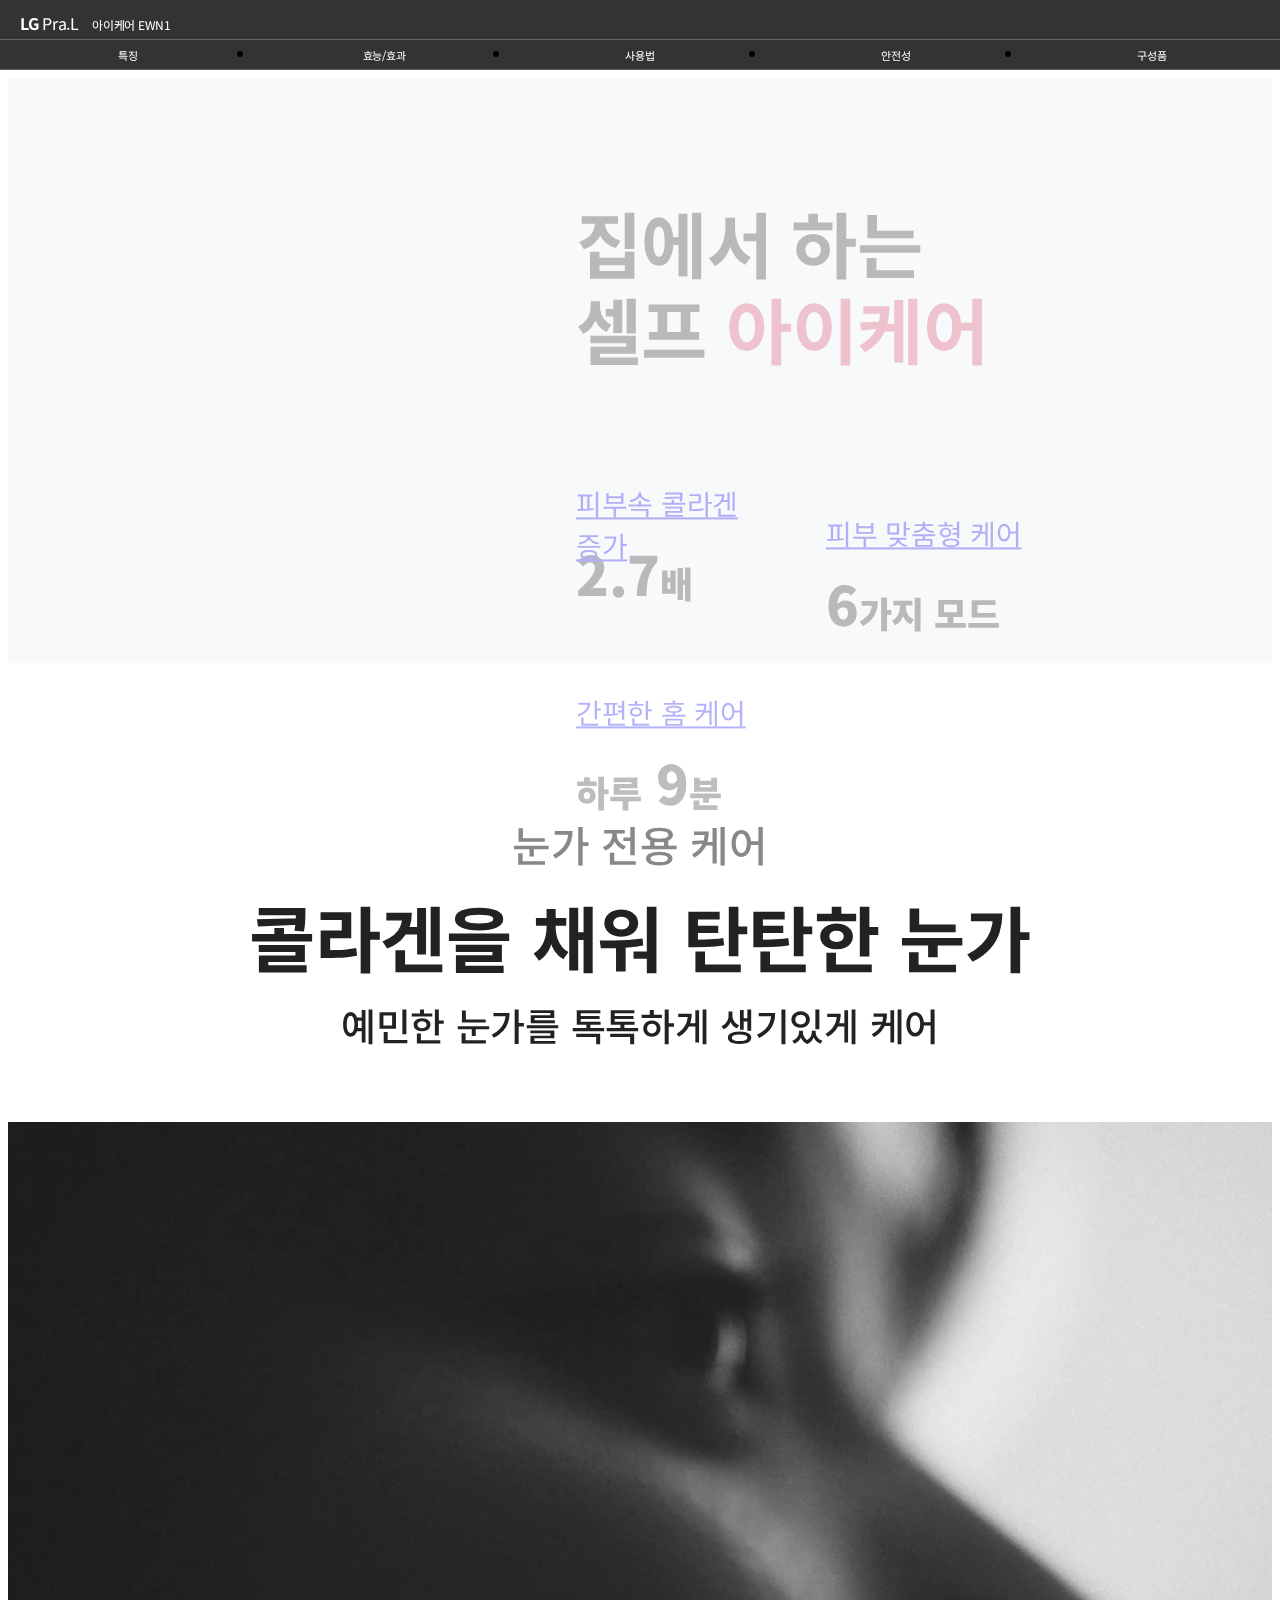
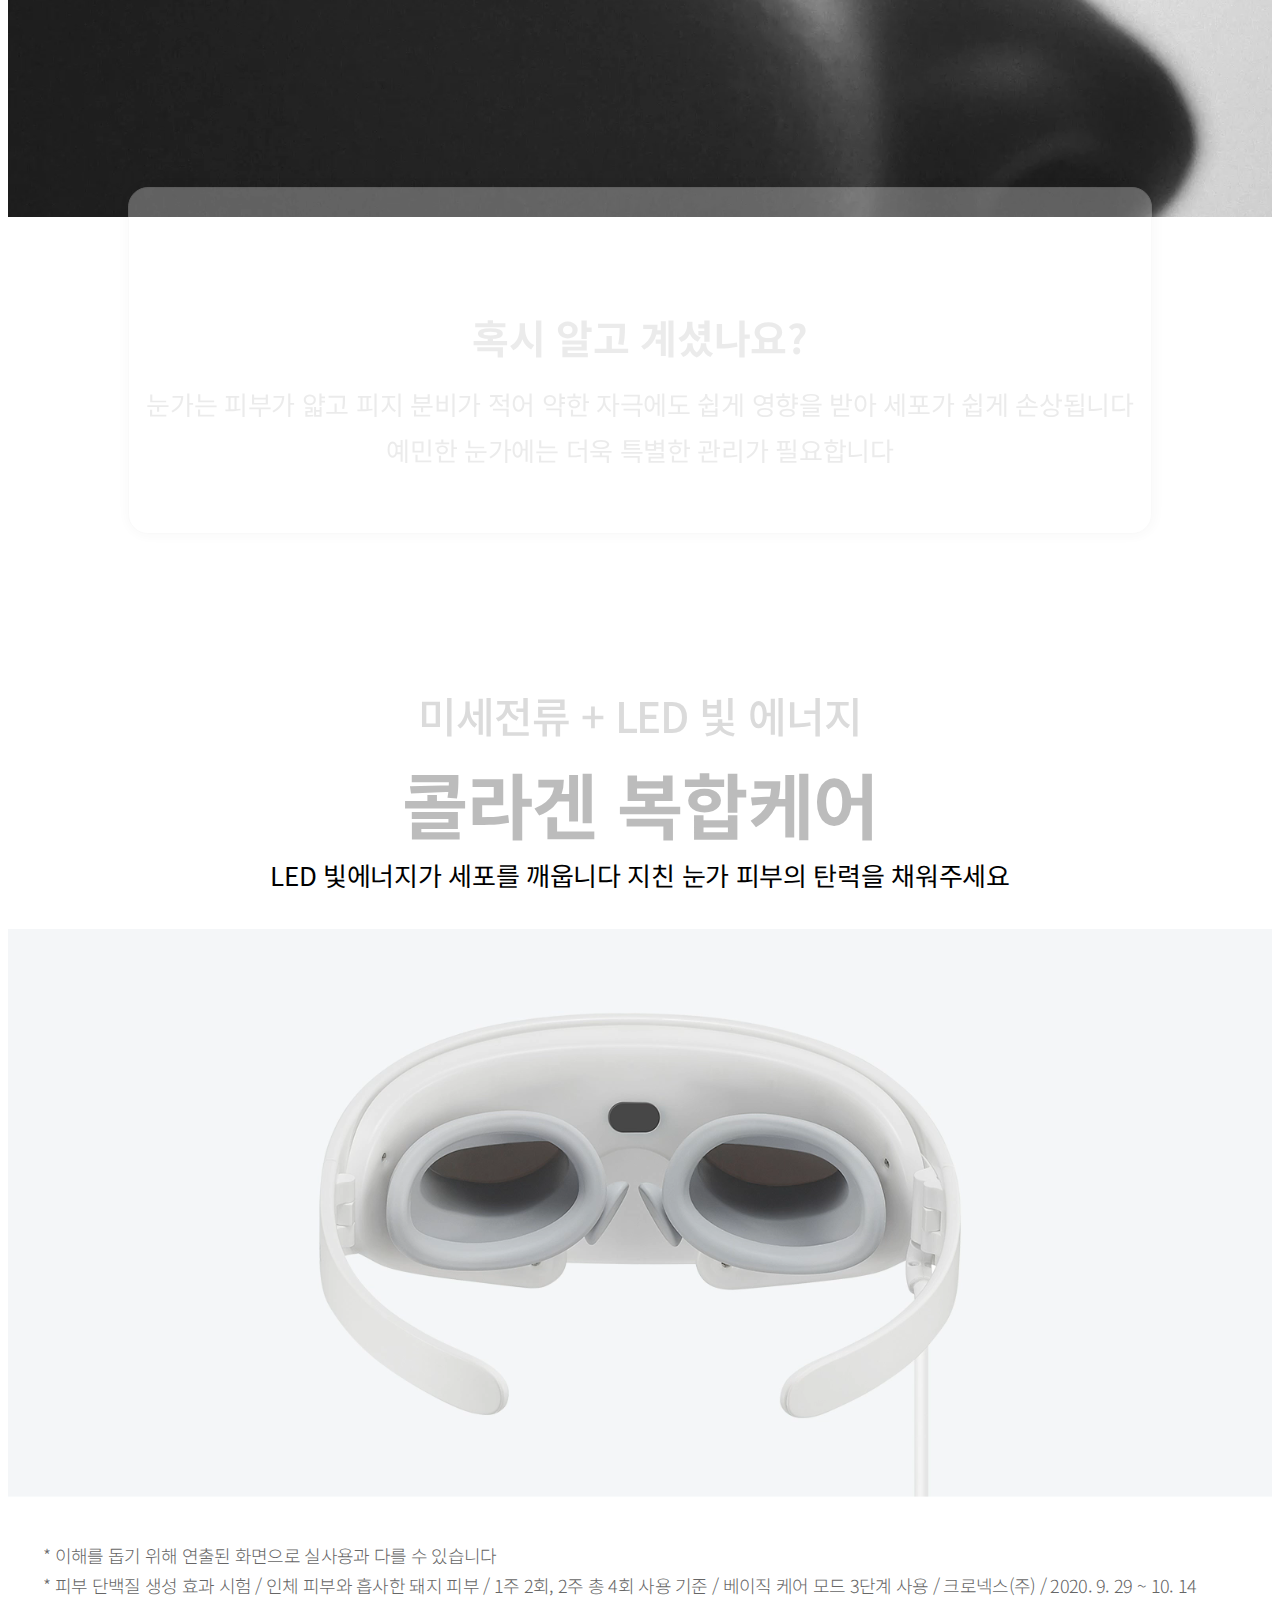
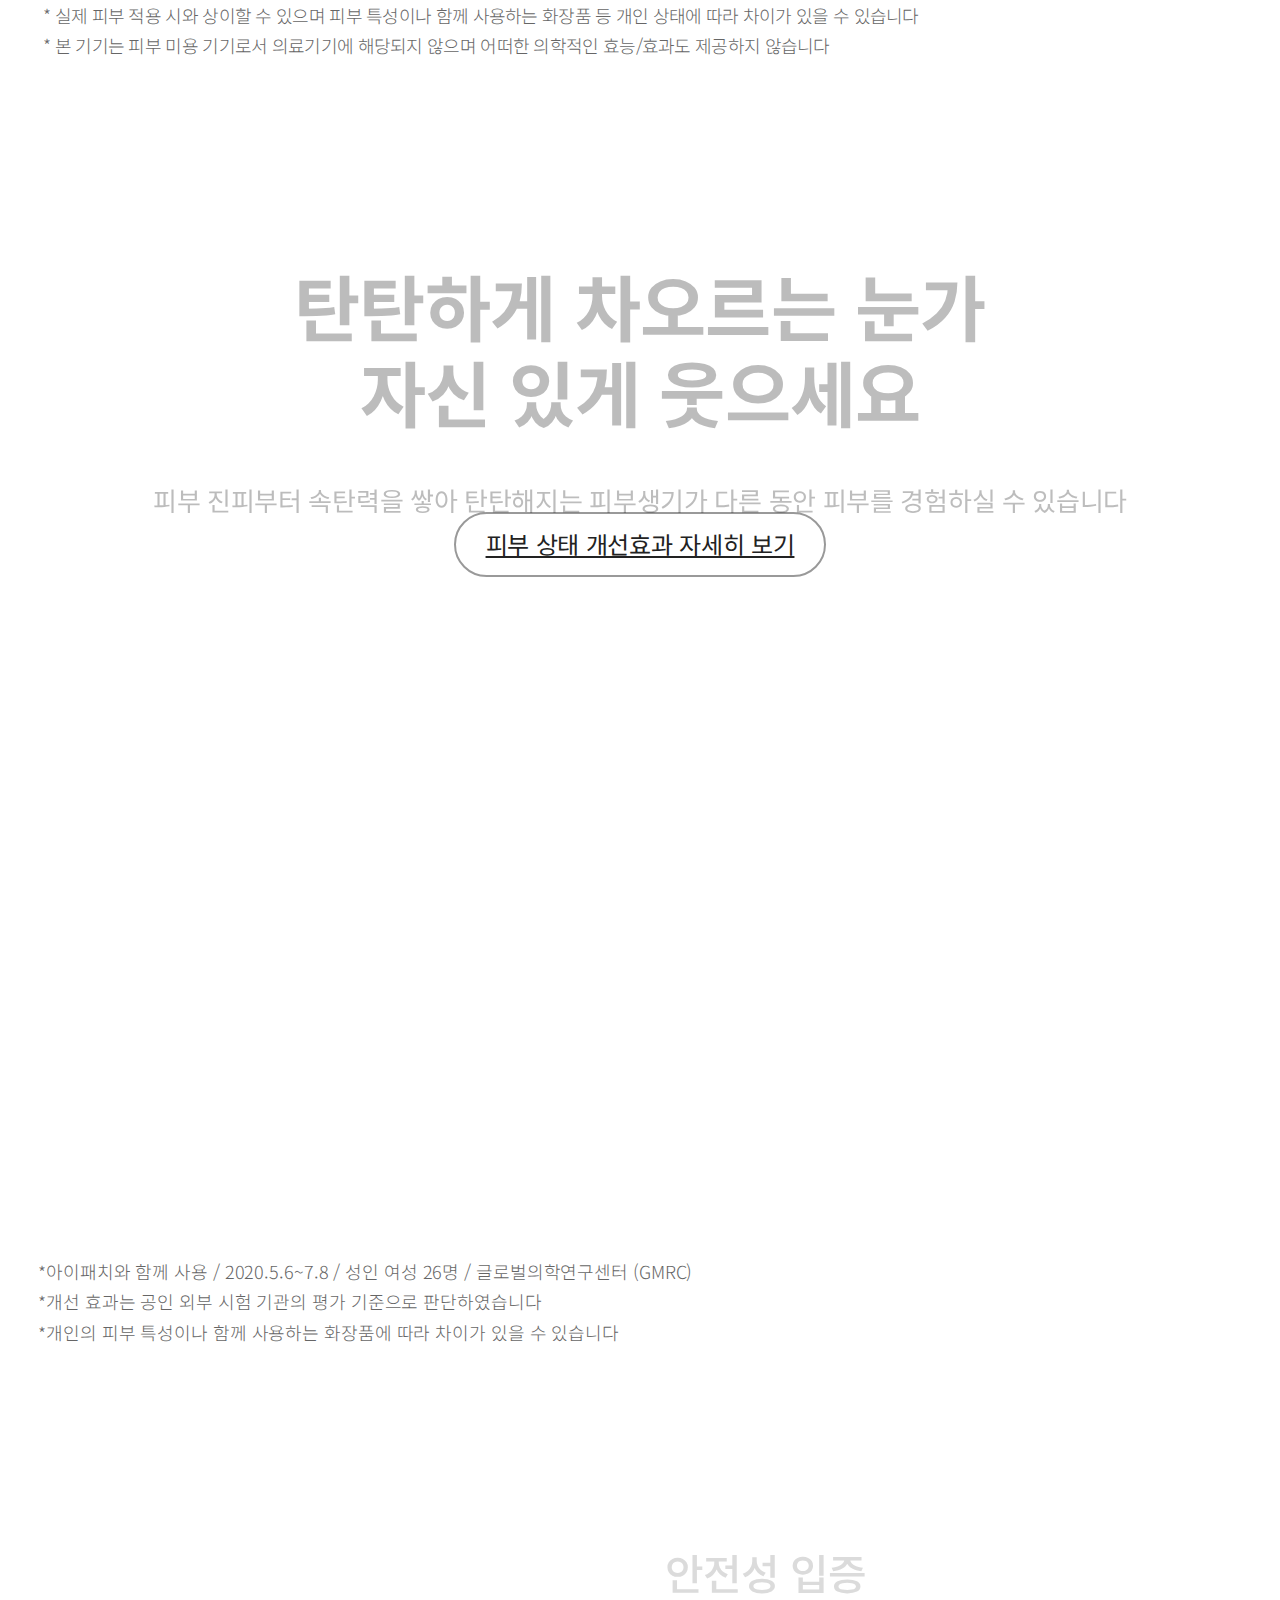
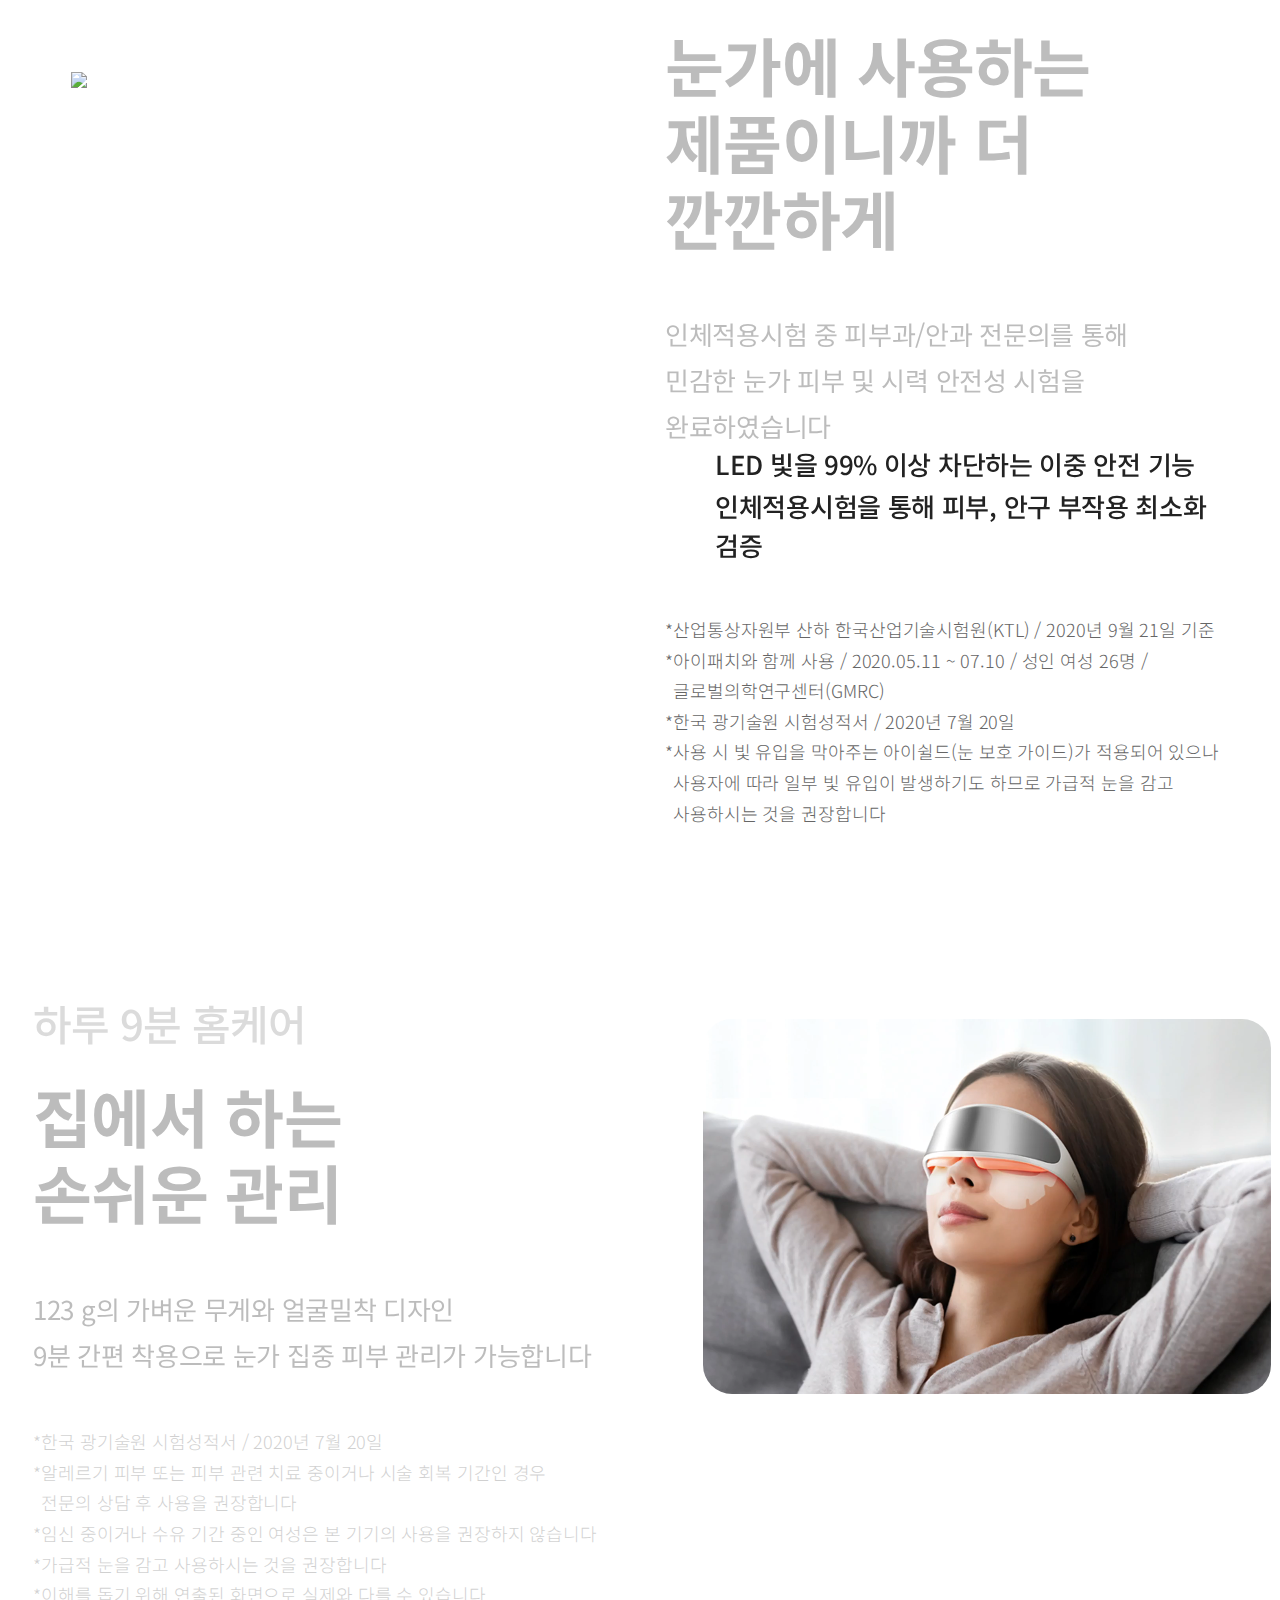
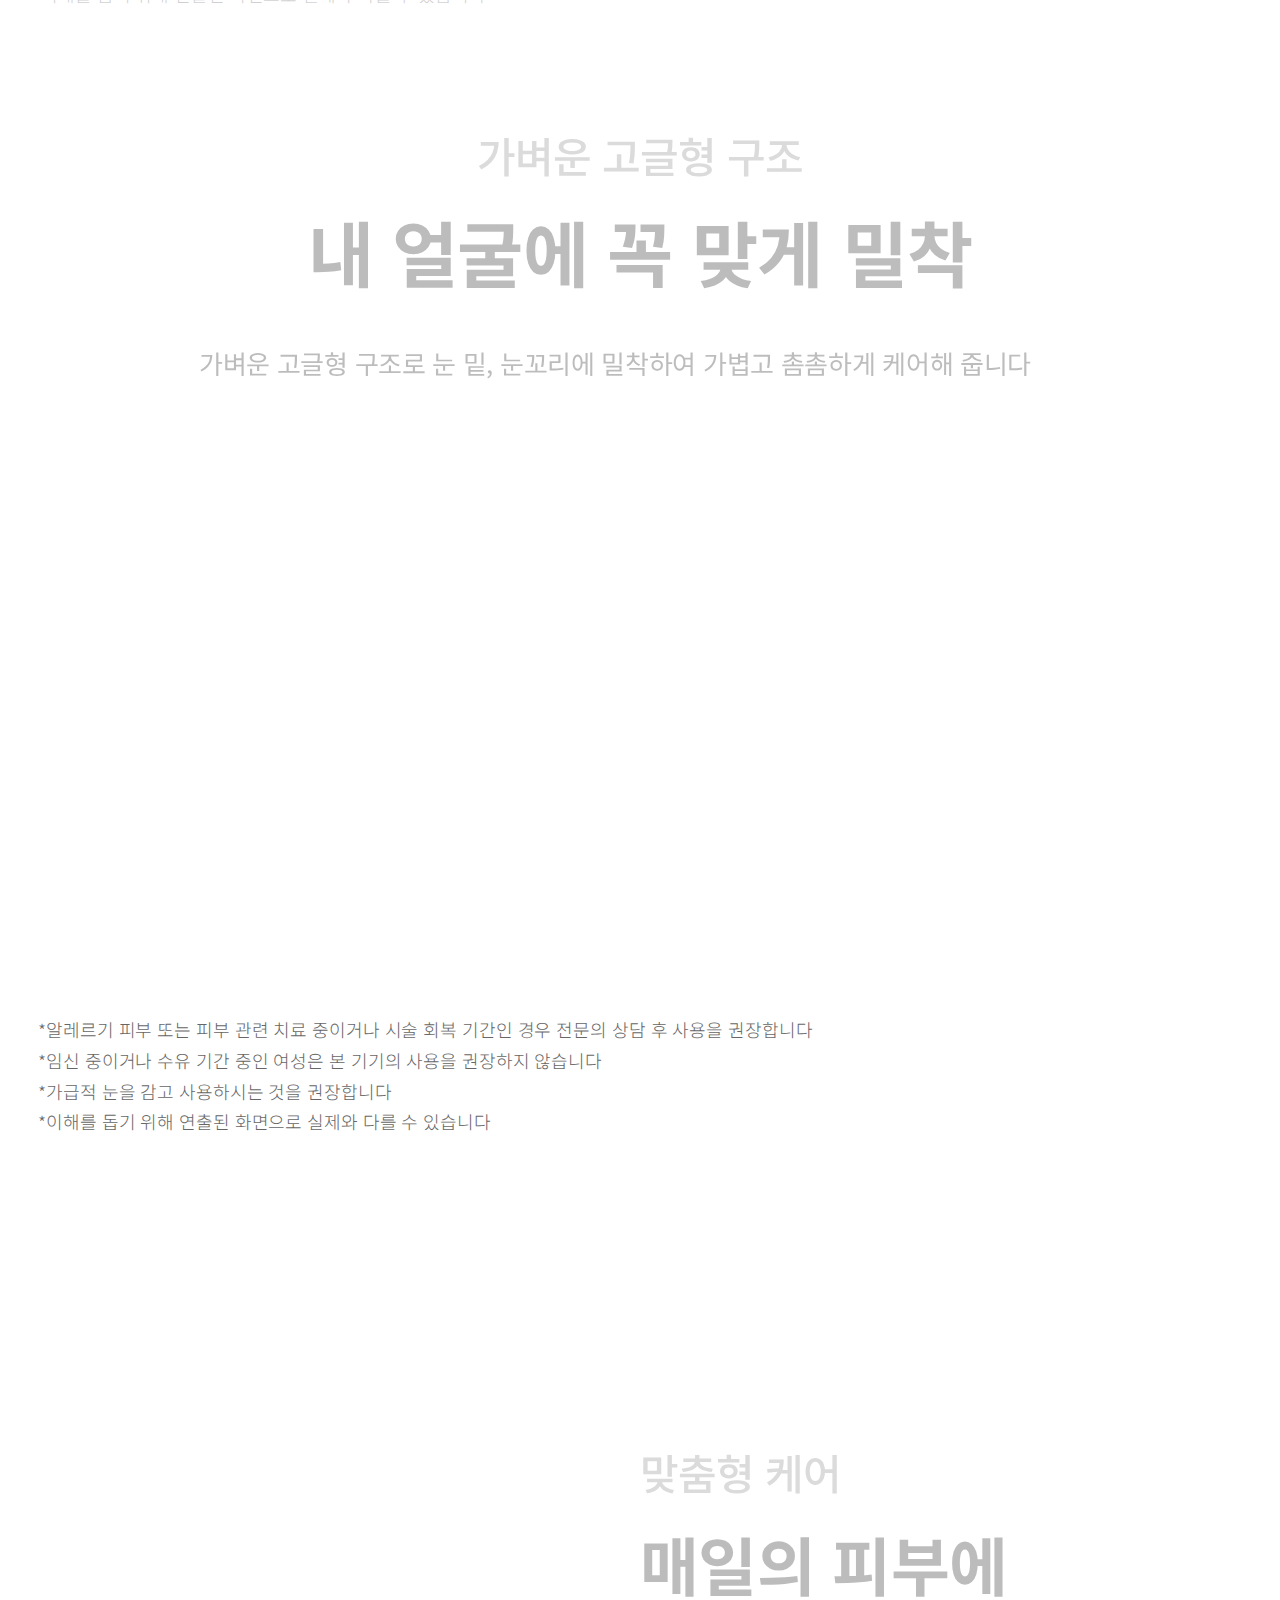
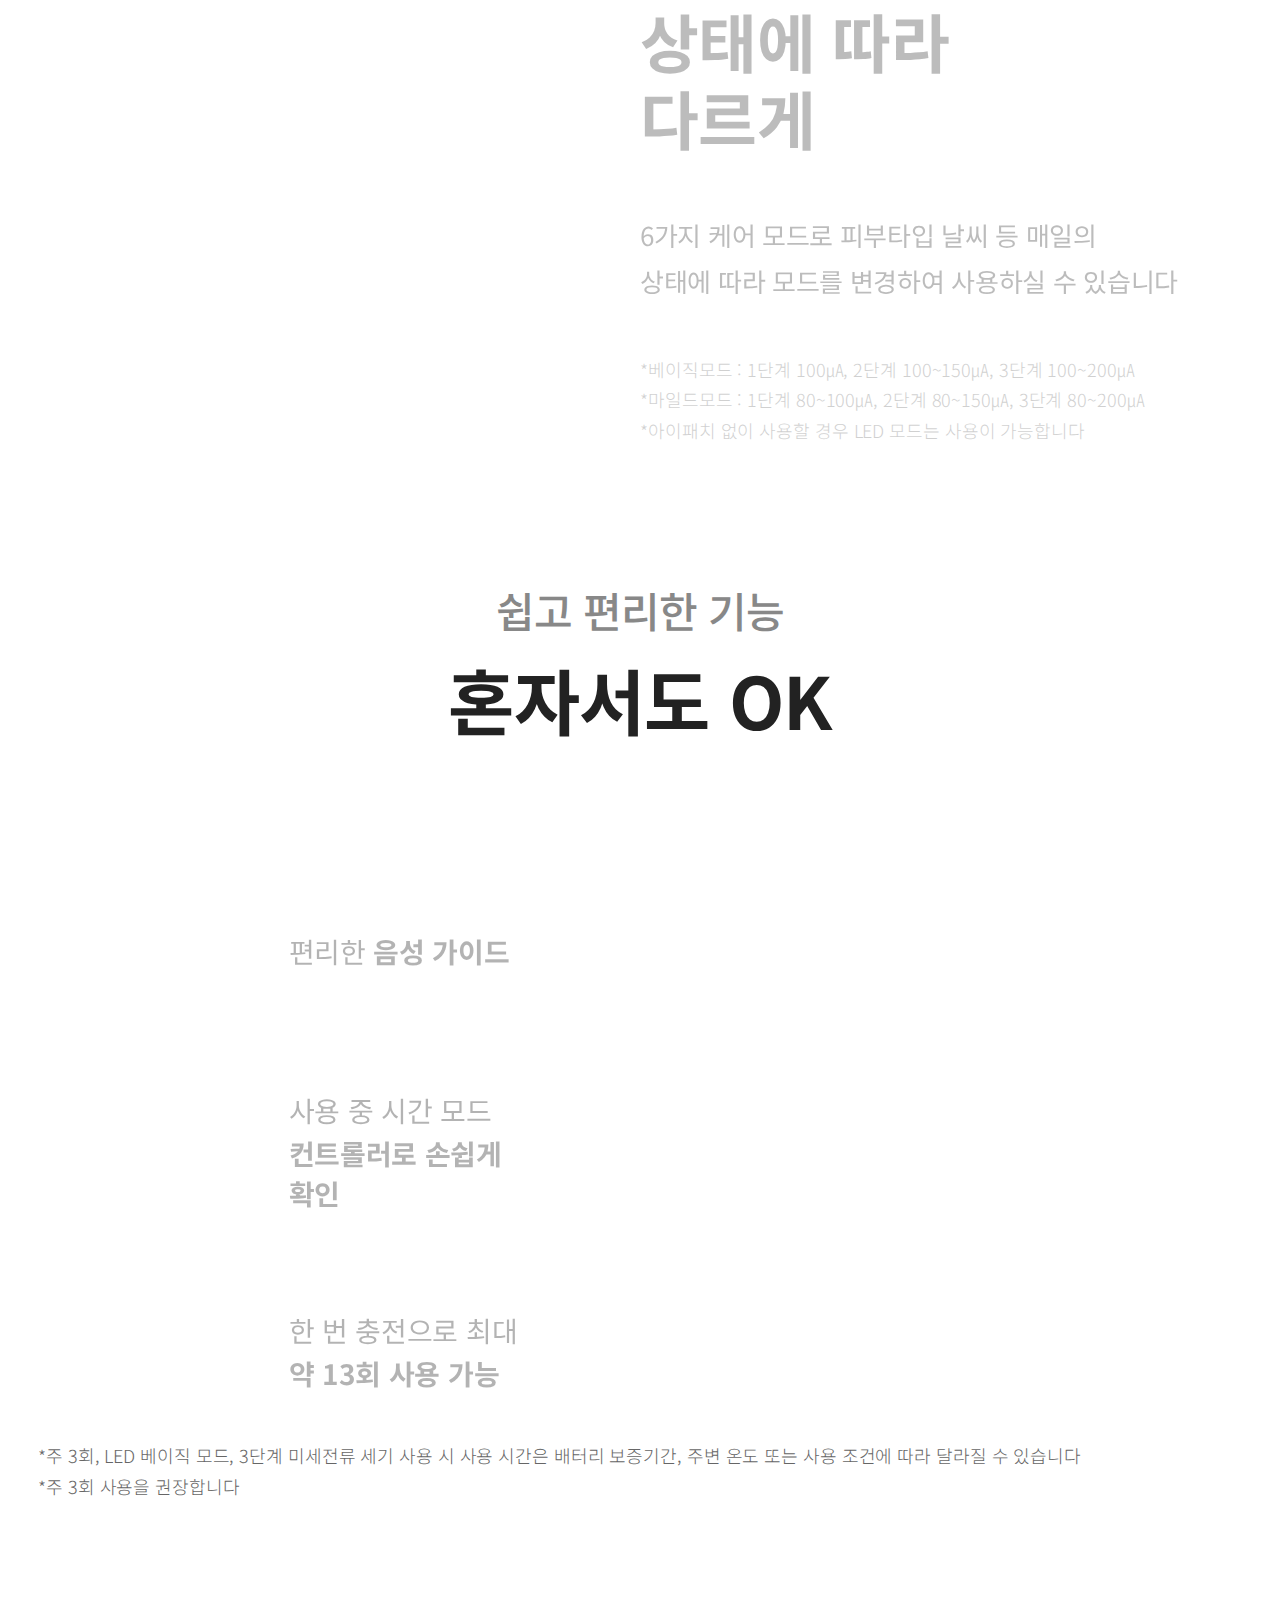
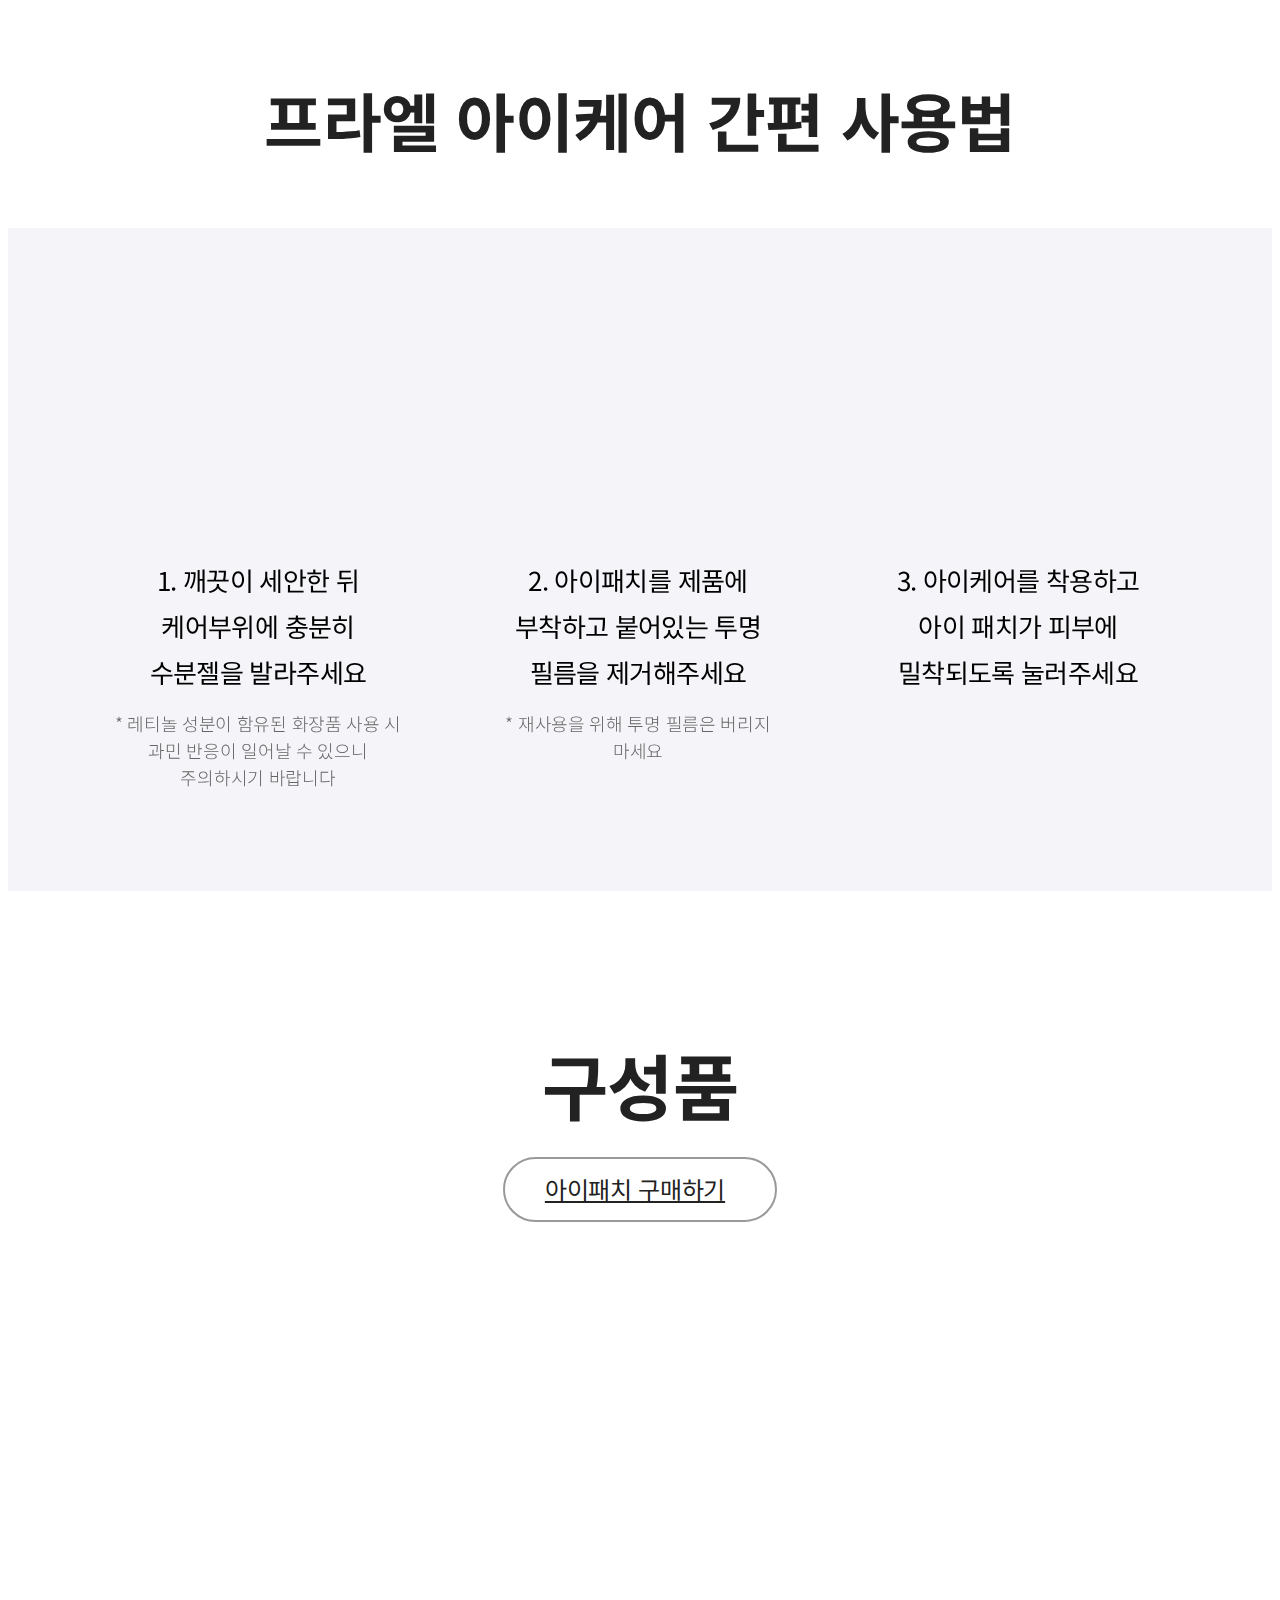
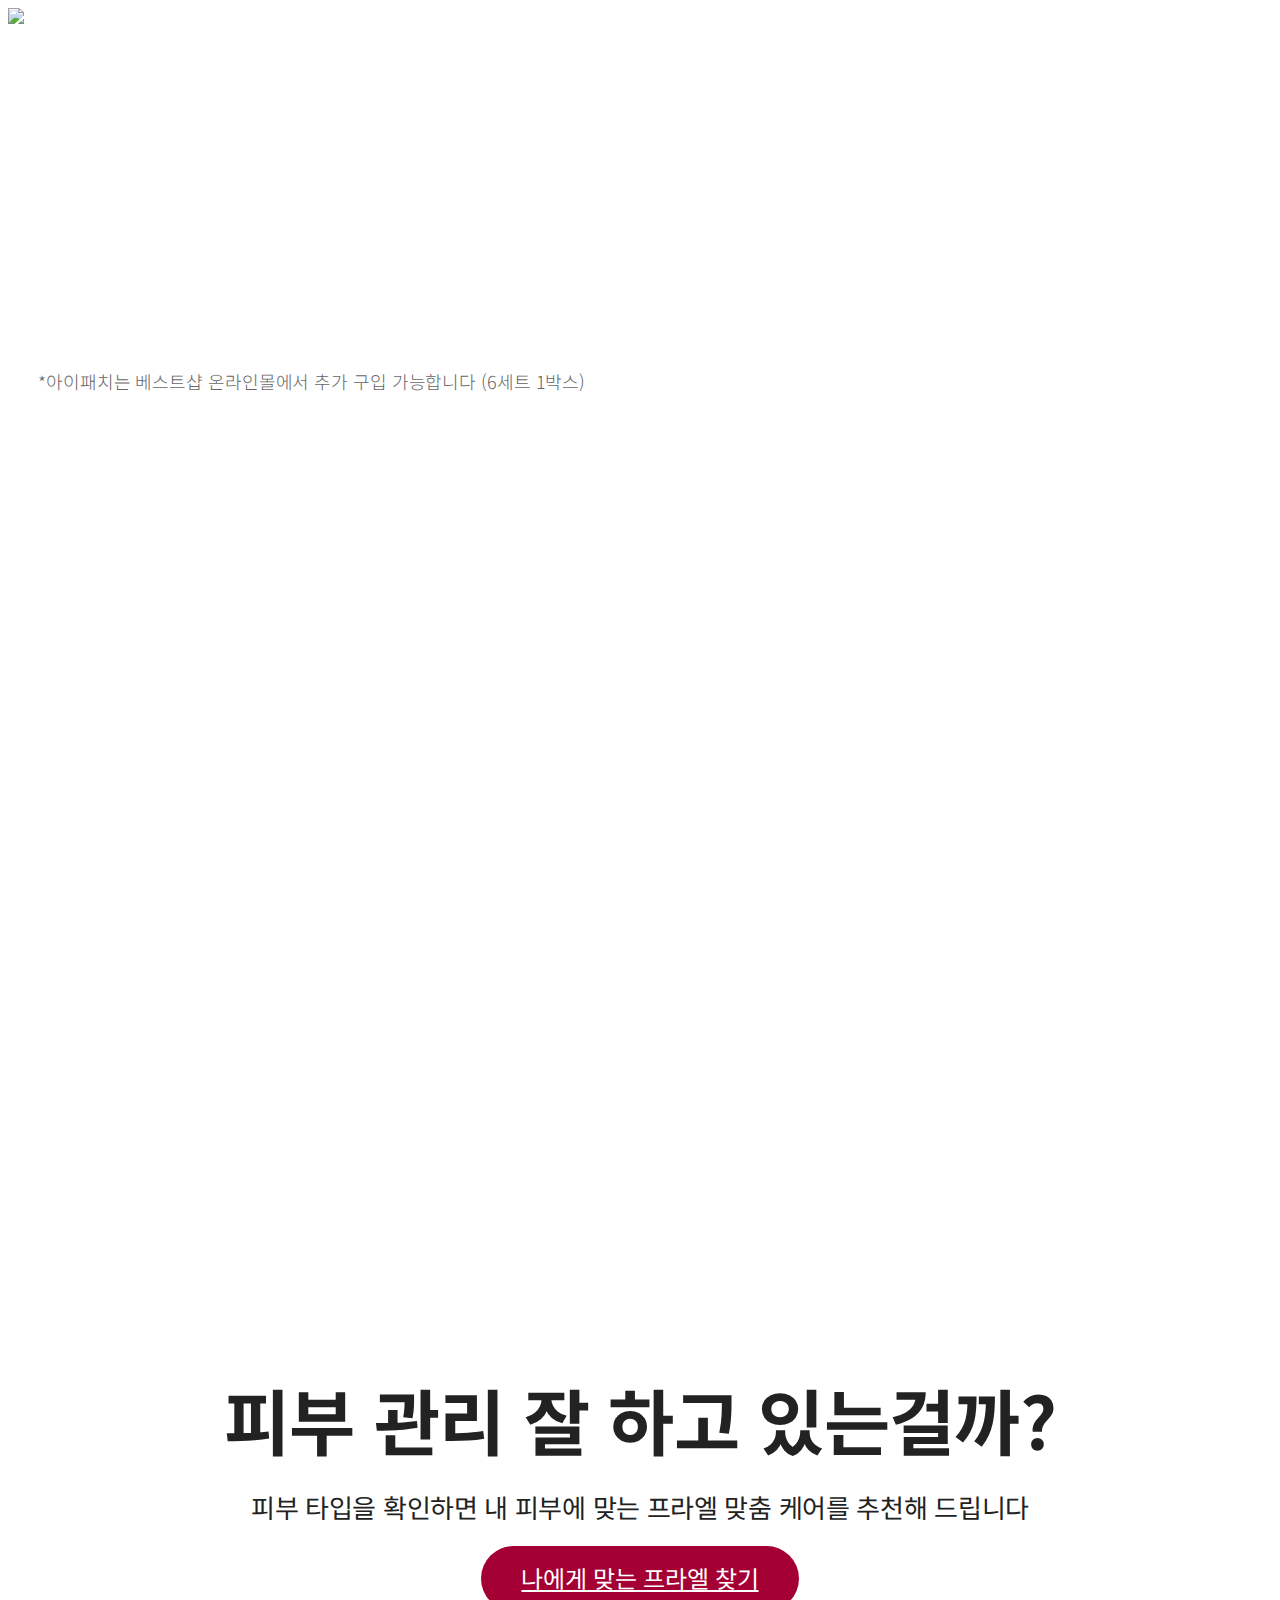
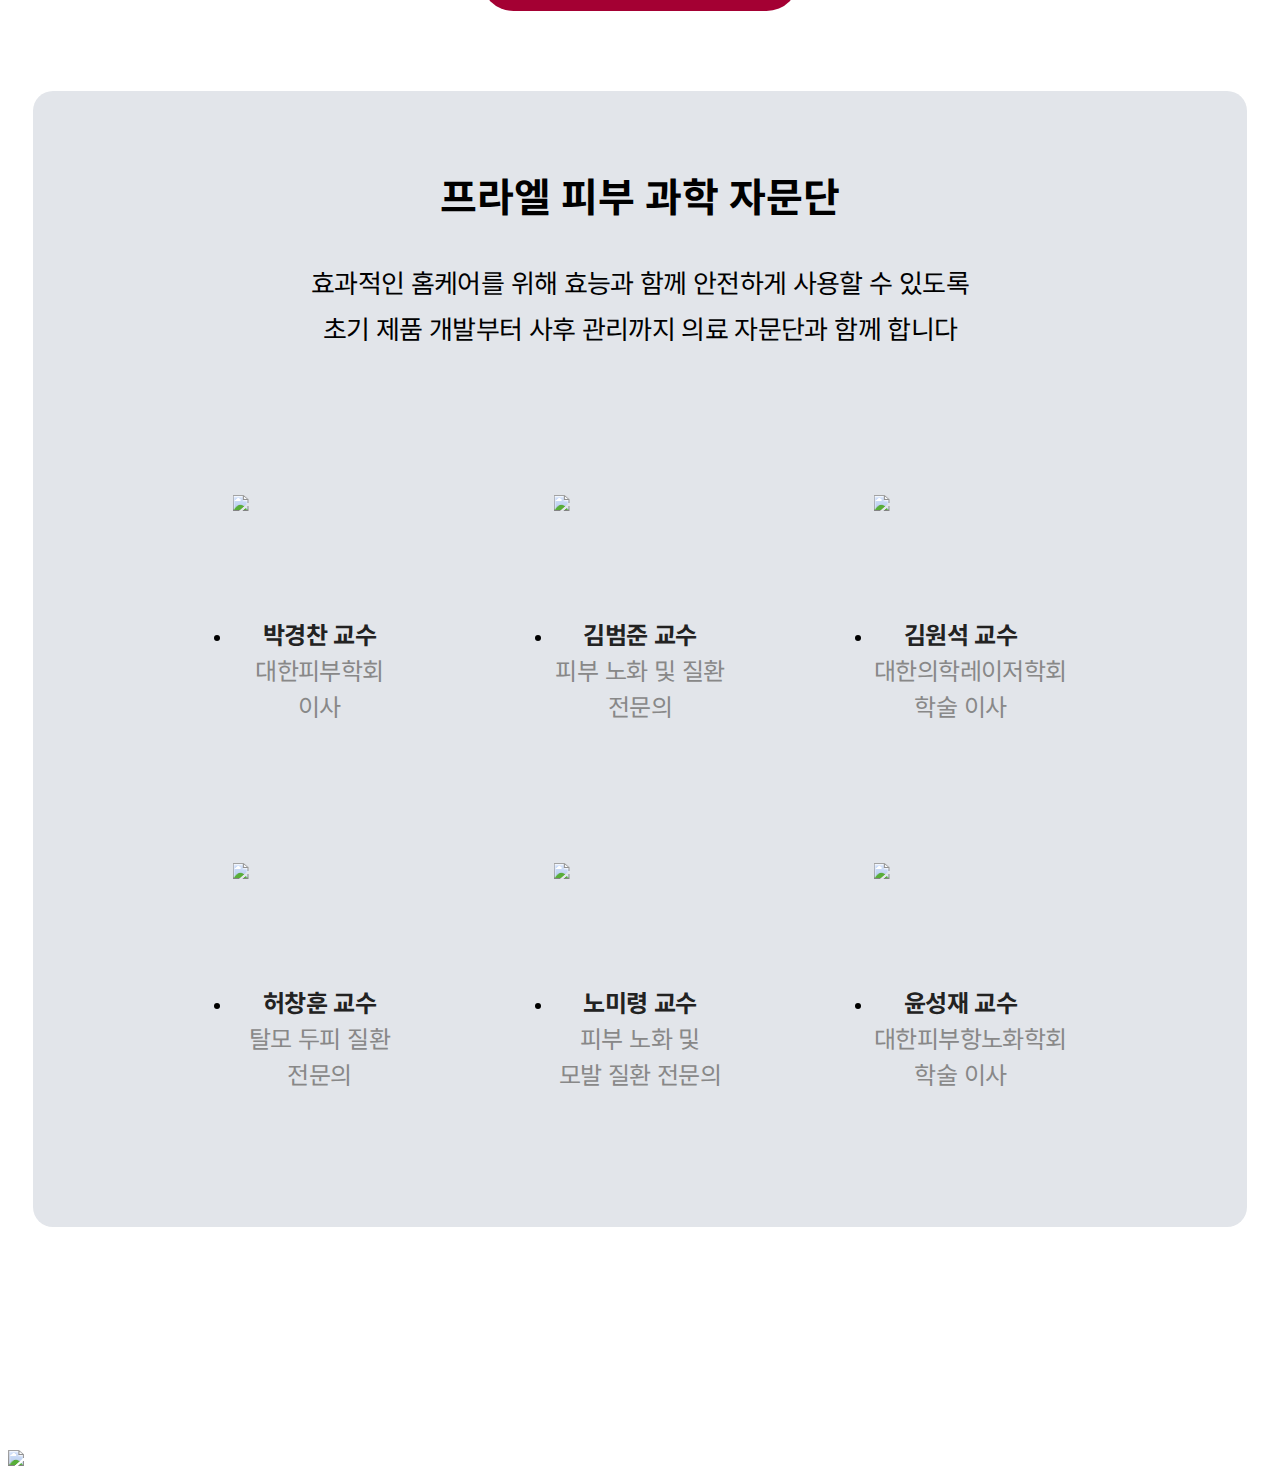
==== commit b4519340: "수정" ====
--- a/pral/index.html
+++ b/pral/index.html
@@ -94,7 +94,7 @@
 							<video src="./assets/images/usp_0201_mv.mp4" muted="" playsinline="" width="100%" loop></video>
 						</div>
 						<div class="video pc-view">
-							<video src="./assets/images/usp_0201_mv_PC.mp4" muted="" playsinline="" width="100%" loop></video>
+							<video src="./assets/images/usp_0201_mv_PCv2.mp4" muted="" playsinline="" width="100%" loop></video>
 						</div>
 					</div> 
 				</section> 
@@ -204,7 +204,7 @@
 						<video src="./assets/images/usp_0601_mv.mp4" muted="" playsinline="" width="100%" loop></video>
 					</div>
 					<div class="video pc-view">
-						<video src="./assets/images/usp_0601_mv_PC.mp4" muted="" playsinline="" width="100%" loop></video>
+						<video src="./assets/images/usp_0601_mv_PCv2.mp4" muted="" playsinline="" width="100%" loop></video>
 					</div>
 					<div class="desc">
 						<p>한국 광기술원 시험성적서 / 2020년 7월 20일</p>
